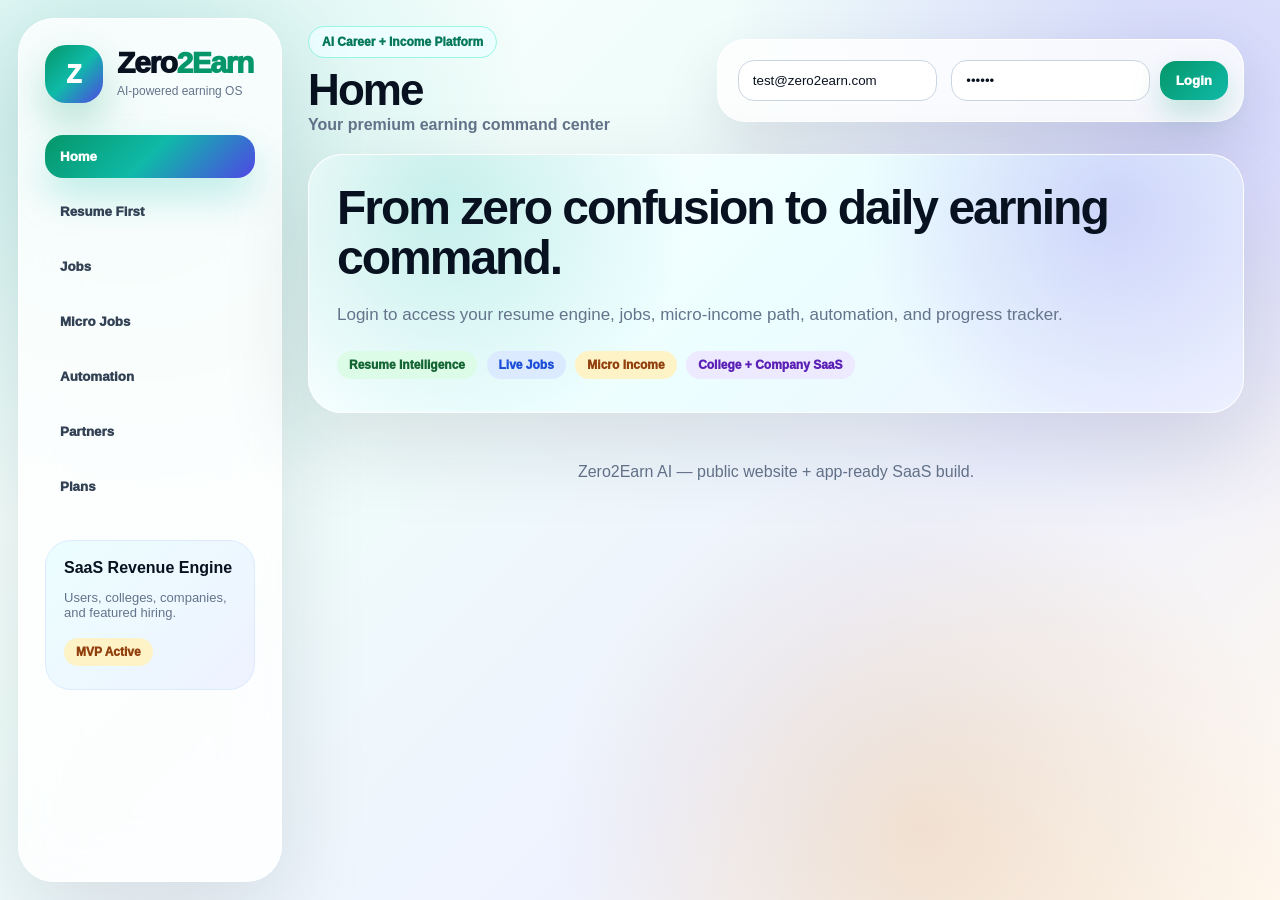
==== frontend/app.html @ 35d56e68 "initial deploy" ====
<!DOCTYPE html>
<html>
<head>
  <meta charset="UTF-8">
  <title>Zero2Earn App</title>
  <meta name="viewport" content="width=device-width, initial-scale=1.0">
  <link rel="stylesheet" href="styles.css">
</head>
<body>

<div class="app">
  <aside class="sidebar">
    <div class="brand">
      <div class="brand-mark">Z</div>
      <div>
        <div class="logo">Zero<span>2Earn</span></div>
        <div class="tagline">AI-powered earning OS</div>
      </div>
    </div>

    <div class="nav">
      <button id="nav-home" onclick="showPage('home')" class="active">Home</button>
      <button id="nav-resume" onclick="showPage('resume')">Resume First</button>
      <button id="nav-jobs" onclick="showPage('jobs')">Jobs</button>
      <button id="nav-micro" onclick="showPage('micro')">Micro Jobs</button>
      <button id="nav-automation" onclick="showPage('automation')">Automation</button>
      <button id="nav-partners" onclick="showPage('partners')">Partners</button>
      <button id="nav-pricing" onclick="showPage('pricing')">Plans</button>
    </div>

    <div class="sidebar-panel">
      <b>SaaS Revenue Engine</b>
      <p class="small muted">Users, colleges, companies, and featured hiring.</p>
      <span class="badge gold">MVP Active</span>
    </div>
  </aside>

  <main class="main">
    <div class="topbar">
      <div class="title">
        <span class="kicker">AI Career + Income Platform</span>
        <h1 id="pageTitle">Home</h1>
        <p id="pageSub">Your premium earning command center</p>
      </div>

      <div class="auth-card" id="loginBox">
        <input id="emailInput" value="test@zero2earn.com">
        <input id="passwordInput" type="password" value="123456">
        <button onclick="login()">Login</button>
        <div id="status" class="muted small"></div>
      </div>

      <div class="auth-card hidden" id="userBox">
        <b id="userMini">Logged in</b><br>
        <span class="muted small" id="proMini">Free plan</span><br><br>
        <button class="soft" onclick="refresh()">Refresh</button>
        <button class="secondary" onclick="logout()">Logout</button>
      </div>
    </div>

    <div id="content"></div>

    <footer>
      Zero2Earn AI — public website + app-ready SaaS build.
    </footer>
  </main>
</div>

<script src="script.js"></script>
</body>
</html>
---- frontend/styles.css ----
*{box-sizing:border-box}

:root{
  --ink:#08111f;
  --muted:#64748b;
  --paper:#ffffff;
  --line:#e2e8f0;
  --emerald:#059669;
  --teal:#0fbaa8;
  --indigo:#4f46e5;
  --violet:#7c3aed;
  --amber:#d97706;
  --glass:rgba(255,255,255,.80);
  --shadow:0 30px 90px rgba(15,23,42,.12);
}

body{
  margin:0;
  font-family:Inter,Segoe UI,Arial,sans-serif;
  color:var(--ink);
  background:
    radial-gradient(circle at 8% 12%,rgba(15,186,168,.22),transparent 30%),
    radial-gradient(circle at 92% 10%,rgba(79,70,229,.18),transparent 32%),
    radial-gradient(circle at 72% 92%,rgba(217,119,6,.16),transparent 30%),
    linear-gradient(135deg,#ffffff,#f0fdfa,#eef2ff,#fff7ed);
  min-height:100vh;
}

a{text-decoration:none}

button,.primary-btn,.secondary-btn,.nav-cta{
  border:0;
  padding:12px 16px;
  border-radius:16px;
  color:white;
  background:linear-gradient(135deg,var(--emerald),var(--teal));
  font-weight:950;
  cursor:pointer;
  box-shadow:0 14px 30px rgba(5,150,105,.22);
  display:inline-block;
}

button.secondary,.secondary-btn{
  background:linear-gradient(135deg,var(--indigo),var(--violet));
}

button.soft{
  background:#eef2ff;
  color:var(--indigo);
  box-shadow:none;
}

input,textarea{
  padding:12px 14px;
  border-radius:16px;
  border:1px solid #cbd5e1;
  background:#fff;
  color:var(--ink);
  margin:5px;
  outline:none;
  font-family:inherit;
}

textarea{width:100%;min-height:230px;resize:vertical}

input:focus,textarea:focus{
  border-color:var(--teal);
  box-shadow:0 0 0 5px rgba(15,186,168,.13);
}

.brand{
  display:flex;
  gap:14px;
  align-items:center;
}

.brand-mark{
  width:58px;
  height:58px;
  border-radius:21px;
  background:linear-gradient(135deg,var(--emerald),var(--teal),var(--indigo));
  color:white;
  display:flex;
  align-items:center;
  justify-content:center;
  font-weight:950;
  font-size:25px;
  box-shadow:0 20px 42px rgba(5,150,105,.28);
}

.logo{
  font-size:30px;
  font-weight:950;
  letter-spacing:-1.4px;
  line-height:1;
}

.logo span{color:var(--emerald)}

.tagline{
  color:var(--muted);
  font-size:12px;
  line-height:1.45;
  margin-top:5px;
}

.card{
  background:var(--glass);
  border:1px solid rgba(255,255,255,.95);
  border-radius:34px;
  padding:28px;
  margin-bottom:22px;
  box-shadow:var(--shadow);
  backdrop-filter:blur(24px);
}

.hero{
  position:relative;
  overflow:hidden;
  min-height:245px;
  background:
    radial-gradient(circle at 86% 20%,rgba(79,70,229,.20),transparent 30%),
    radial-gradient(circle at 14% 18%,rgba(15,186,168,.22),transparent 30%),
    linear-gradient(135deg,#ffffff,#ecfeff,#eef2ff);
}

.hero-content{position:relative;z-index:2;max-width:830px}

.hero h2,.landing-hero h1{
  margin:0 0 10px;
  font-size:48px;
  letter-spacing:-2px;
  line-height:1.05;
}

.hero p,.landing-hero p{
  color:var(--muted);
  line-height:1.65;
  font-size:17px;
}

.grid{
  display:grid;
  grid-template-columns:repeat(auto-fit,minmax(235px,1fr));
  gap:20px;
}

.metric{
  position:relative;
  overflow:hidden;
  padding:24px;
  border-radius:30px;
  background:linear-gradient(135deg,#ffffff,#f8fafc);
  border:1px solid var(--line);
  box-shadow:0 18px 44px rgba(15,23,42,.08);
}

.metric h2{
  margin:0;
  font-size:38px;
  color:var(--emerald);
}

.metric p{
  margin:7px 0 0;
  color:var(--muted);
  font-weight:850;
}

.item,.job-card{
  border-radius:28px;
  padding:21px;
  margin:14px 0;
  background:#fff;
  border:1px solid var(--line);
  box-shadow:0 15px 38px rgba(15,23,42,.06);
}

.badge{
  display:inline-flex;
  padding:7px 12px;
  border-radius:999px;
  background:#dcfce7;
  color:#166534;
  font-size:12px;
  font-weight:950;
  margin:5px 5px 5px 0;
}

.badge.red{background:#fee2e2;color:#991b1b}
.badge.blue{background:#dbeafe;color:#1d4ed8}
.badge.gold{background:#fef3c7;color:#92400e}
.badge.purple{background:#ede9fe;color:#5b21b6}

.row{display:flex;gap:10px;flex-wrap:wrap;align-items:center}
.muted{color:var(--muted)}
.small{font-size:13px}
.hidden{display:none}

/* Landing */
.landing-nav{
  max-width:1180px;
  margin:20px auto;
  padding:18px 22px;
  display:flex;
  align-items:center;
  justify-content:space-between;
}

.landing-hero{
  max-width:1180px;
  margin:30px auto;
  padding:60px;
  display:grid;
  grid-template-columns:1.3fr .7fr;
  gap:30px;
  align-items:center;
}

.kicker{
  display:inline-flex;
  padding:8px 13px;
  border-radius:999px;
  background:#ecfeff;
  color:#047857;
  border:1px solid #99f6e4;
  font-size:12px;
  font-weight:950;
}

.hero-actions{display:flex;gap:12px;flex-wrap:wrap;margin-top:22px}

.hero-panel,.mini-card{
  background:var(--glass);
  border:1px solid rgba(255,255,255,.95);
  box-shadow:var(--shadow);
  border-radius:30px;
  padding:24px;
}

.mini-card{
  margin:12px 0;
  display:flex;
  justify-content:space-between;
}

/* App */
.app{
  display:grid;
  grid-template-columns:300px 1fr;
  min-height:100vh;
}

.sidebar{
  margin:18px;
  padding:26px;
  border-radius:36px;
  background:var(--glass);
  border:1px solid rgba(255,255,255,.9);
  box-shadow:var(--shadow);
  backdrop-filter:blur(26px);
  position:sticky;
  top:18px;
  height:calc(100vh - 36px);
  overflow:auto;
}

.nav{margin-top:26px}

.nav button{
  width:100%;
  margin:6px 0;
  padding:14px 15px;
  border-radius:18px;
  background:transparent;
  color:#334155;
  text-align:left;
  box-shadow:none;
}

.nav button:hover{
  background:#f1f5f9;
  color:#111827;
}

.nav button.active{
  color:white;
  background:linear-gradient(135deg,var(--emerald),var(--teal),var(--indigo));
  box-shadow:0 18px 38px rgba(15,186,168,.25);
}

.sidebar-panel{
  margin-top:26px;
  padding:18px;
  border-radius:26px;
  background:linear-gradient(135deg,#ecfeff,#eef2ff);
  border:1px solid #dbeafe;
}

.main{padding:26px 36px 50px 8px}

.topbar{
  min-height:94px;
  display:flex;
  align-items:center;
  justify-content:space-between;
  gap:22px;
  margin-bottom:20px;
}

.title h1{
  margin:10px 0 4px;
  font-size:44px;
  line-height:1;
  letter-spacing:-1.9px;
}

.title p{margin:0;color:var(--muted);font-weight:650}

.auth-card{
  min-width:380px;
  padding:15px;
  border-radius:28px;
  background:var(--glass);
  border:1px solid rgba(255,255,255,.95);
  box-shadow:0 24px 60px rgba(15,23,42,.10);
  backdrop-filter:blur(24px);
}

.auth-card.hidden{display:none}

.job-card{
  display:grid;
  grid-template-columns:1fr auto;
  gap:16px;
  align-items:center;
}

.job-title{
  font-size:21px;
  font-weight:950;
}

.job-company{
  color:var(--muted);
  margin:6px 0 10px;
  font-weight:700;
}

.progress{
  width:100%;
  height:18px;
  border-radius:999px;
  overflow:hidden;
  background:#e2e8f0;
  margin:13px 0;
}

.progress-inner{
  height:100%;
  background:linear-gradient(90deg,#ef4444,#f59e0b,#22c55e);
}

.resume-score{
  display:flex;
  align-items:center;
  justify-content:center;
  width:160px;
  height:160px;
  border-radius:50%;
  margin:auto;
  background:radial-gradient(circle,#ffffff 56%,transparent 58%), conic-gradient(var(--emerald) 0deg,var(--teal) 270deg,#e2e8f0 270deg);
  color:var(--emerald);
  font-size:34px;
  font-weight:950;
}

.resume-headline{
  color:#047857;
  font-size:27px;
  line-height:1.2;
  font-weight:950;
}

.command-grid{
  display:grid;
  grid-template-columns:1.25fr .75fr;
  gap:20px;
}

.timeline{position:relative;padding-left:28px}
.timeline:before{
  content:"";
  position:absolute;
  left:8px;top:8px;bottom:8px;width:3px;
  background:linear-gradient(var(--emerald),var(--indigo));
}
.step{
  position:relative;
  padding:16px 18px;
  margin:13px 0;
  border-radius:22px;
  background:#fff;
  border:1px solid var(--line);
}
.step:before{
  content:"";
  position:absolute;
  left:-25px;top:22px;
  width:13px;height:13px;border-radius:50%;
  background:var(--emerald);
}

.automation-panel{
  display:grid;
  grid-template-columns:repeat(auto-fit,minmax(250px,1fr));
  gap:18px;
}

.signal{
  border-radius:28px;
  padding:22px;
  background:#fff;
  border:1px solid var(--line);
  box-shadow:0 14px 34px rgba(15,23,42,.06);
}

.signal-number{
  font-size:34px;
  font-weight:950;
  color:var(--indigo);
}

.scorebar{
  height:13px;
  background:#e2e8f0;
  border-radius:999px;
  overflow:hidden;
  margin-top:10px;
}

.scorebar div{
  height:100%;
  background:linear-gradient(90deg,var(--emerald),var(--teal),var(--indigo));
}

.section{
  max-width:1180px;
  margin:70px auto;
  padding:0 24px;
}

footer{
  padding:28px;
  text-align:center;
  color:var(--muted);
}

@media(max-width:1050px){
  .app,.landing-hero{display:block}
  .sidebar{position:relative;height:auto;margin:12px}
  .main{padding:14px}
  .topbar{display:block}
  .auth-card{min-width:auto;margin-top:14px}
  .job-card,.command-grid{grid-template-columns:1fr}
  .landing-nav{display:block}
}
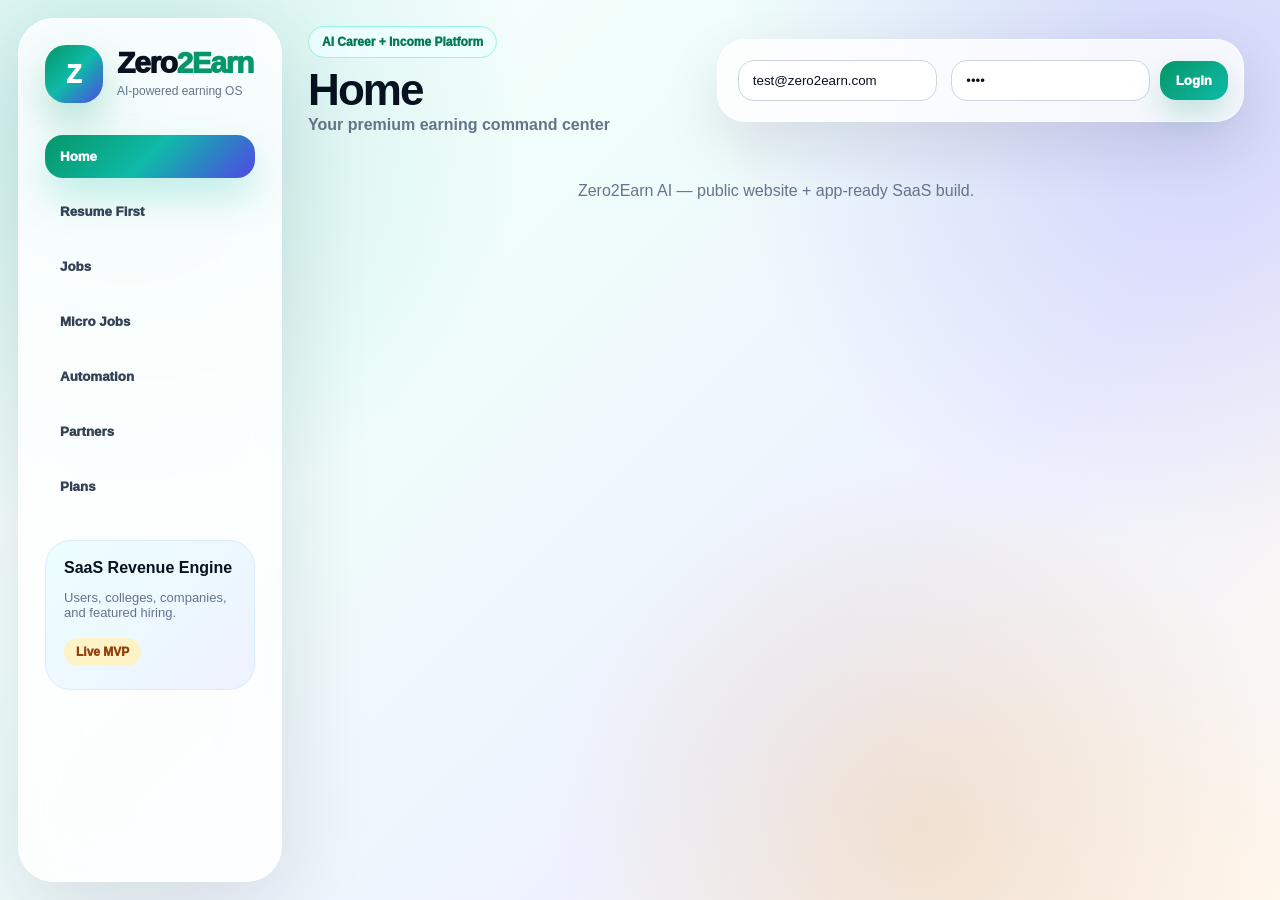
==== commit 7c73a549: "add razorpay pro system" ====
--- a/frontend/app.html
+++ b/frontend/app.html
@@ -5,6 +5,7 @@
   <title>Zero2Earn App</title>
   <meta name="viewport" content="width=device-width, initial-scale=1.0">
   <link rel="stylesheet" href="styles.css">
+  <script src="https://checkout.razorpay.com/v1/checkout.js"></script>
 </head>
 <body>
 
@@ -31,7 +32,7 @@
     <div class="sidebar-panel">
       <b>SaaS Revenue Engine</b>
       <p class="small muted">Users, colleges, companies, and featured hiring.</p>
-      <span class="badge gold">MVP Active</span>
+      <span class="badge gold">Live MVP</span>
     </div>
   </aside>
 
@@ -45,7 +46,7 @@
 
       <div class="auth-card" id="loginBox">
         <input id="emailInput" value="test@zero2earn.com">
-        <input id="passwordInput" type="password" value="123456">
+        <input id="passwordInput" type="password" value="1234">
         <button onclick="login()">Login</button>
         <div id="status" class="muted small"></div>
       </div>
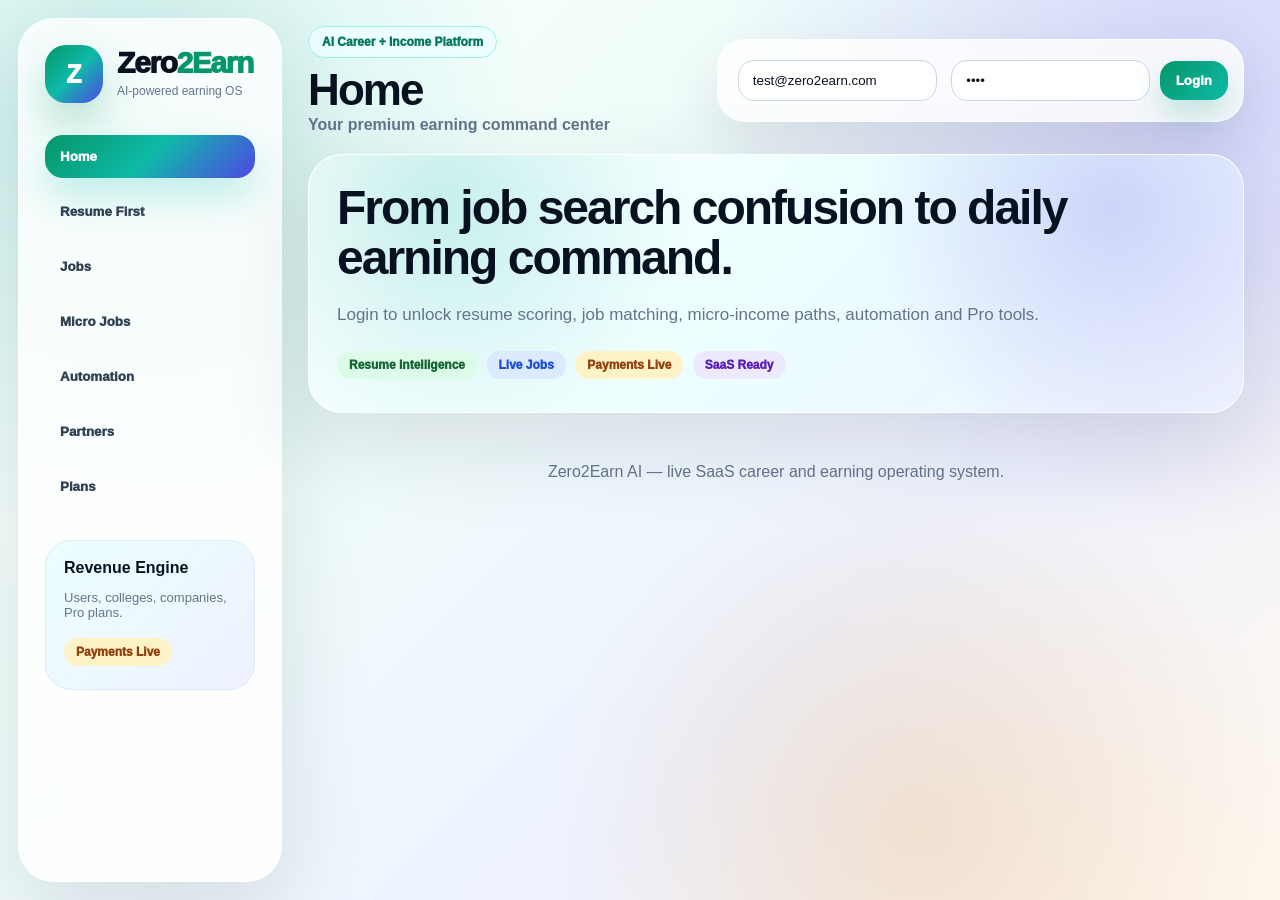
==== commit 52d62f2e: "restore premium ui with revenue dashboard" ====
--- a/frontend/app.html
+++ b/frontend/app.html
@@ -4,7 +4,7 @@
   <meta charset="UTF-8">
   <title>Zero2Earn App</title>
   <meta name="viewport" content="width=device-width, initial-scale=1.0">
-  <link rel="stylesheet" href="styles.css">
+  <link rel="stylesheet" href="./styles.css">
   <script src="https://checkout.razorpay.com/v1/checkout.js"></script>
 </head>
 <body>
@@ -30,9 +30,9 @@
     </div>
 
     <div class="sidebar-panel">
-      <b>SaaS Revenue Engine</b>
-      <p class="small muted">Users, colleges, companies, and featured hiring.</p>
-      <span class="badge gold">Live MVP</span>
+      <b>Revenue Engine</b>
+      <p class="small muted">Users, colleges, companies, Pro plans.</p>
+      <span class="badge gold">Payments Live</span>
     </div>
   </aside>
 
@@ -61,12 +61,10 @@
 
     <div id="content"></div>
 
-    <footer>
-      Zero2Earn AI — public website + app-ready SaaS build.
-    </footer>
+    <footer>Zero2Earn AI — live SaaS career and earning operating system.</footer>
   </main>
 </div>
 
-<script src="script.js"></script>
+<script src="./script.js"></script>
 </body>
 </html>
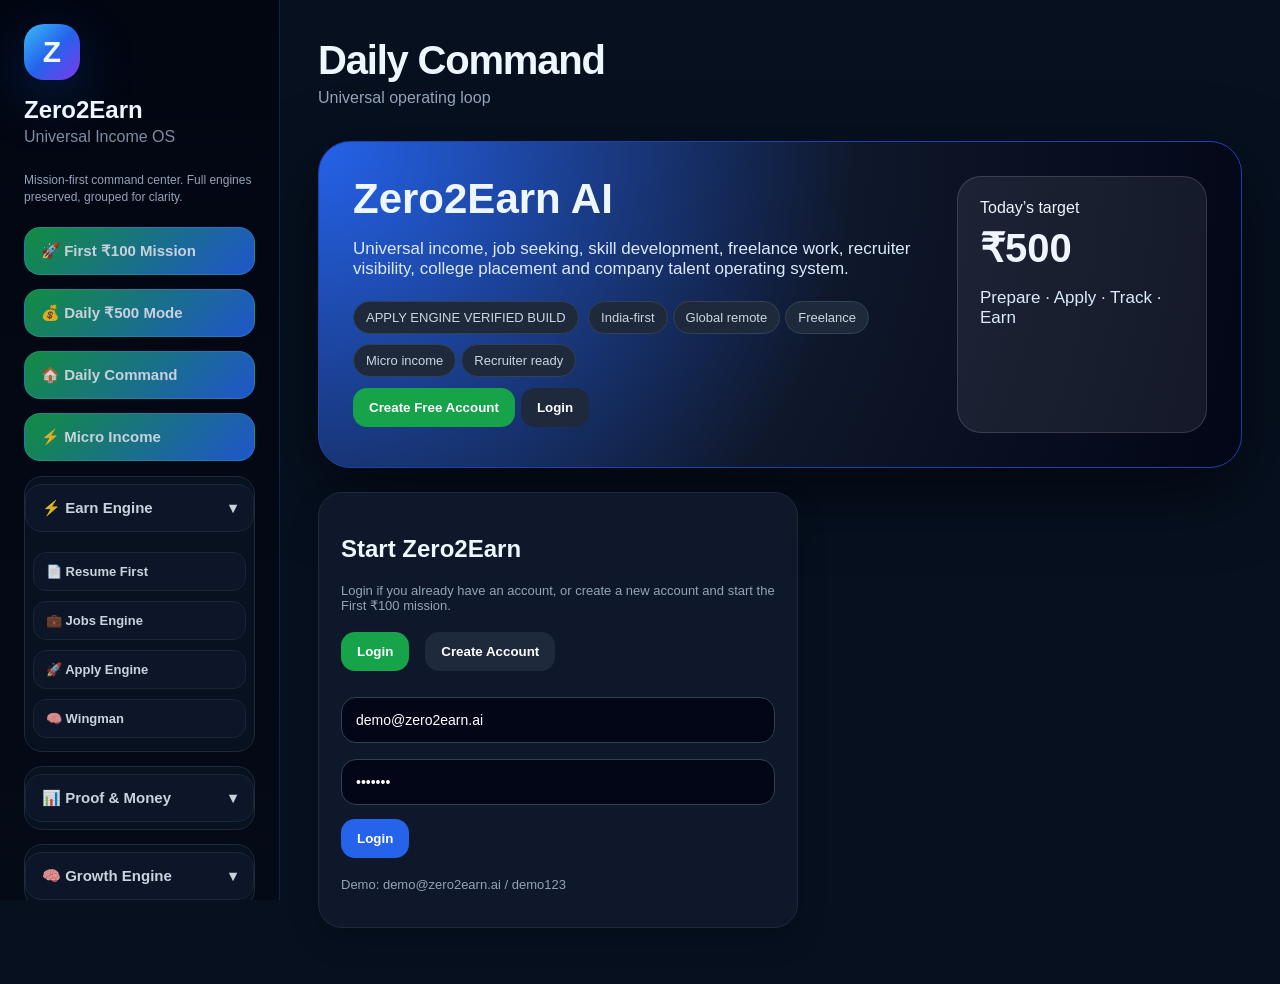
==== commit f9a3769c: "Update app.html" ====
--- a/frontend/app.html
+++ b/frontend/app.html
@@ -1,70 +1,2855 @@
 <!DOCTYPE html>
-<html>
+<html lang="en">
 <head>
-  <meta charset="UTF-8">
-  <title>Zero2Earn App</title>
-  <meta name="viewport" content="width=device-width, initial-scale=1.0">
-  <link rel="stylesheet" href="./styles.css">
-  <script src="https://checkout.razorpay.com/v1/checkout.js"></script>
+<meta charset="UTF-8">
+<title>Zero2Earn AI</title>
+<meta name="viewport" content="width=device-width, initial-scale=1.0">
+<style>
+*{box-sizing:border-box}
+body{margin:0;font-family:Inter,Segoe UI,Arial,sans-serif;background:#06101f;color:#eef6ff}
+.app{display:grid;grid-template-columns:280px 1fr;min-height:100vh}
+.side{background:linear-gradient(180deg,#020617,#07111f);padding:24px;border-right:1px solid #1e293b}
+.logo{width:56px;height:56px;border-radius:20px;background:linear-gradient(135deg,#38bdf8,#2563eb,#7c3aed);display:grid;place-items:center;font-size:30px;font-weight:900;box-shadow:0 18px 45px #2563eb66}
+.side h1{margin:16px 0 4px;font-size:26px}.side p{margin:0 0 26px;color:#94a3b8}
+.nav button{width:100%;padding:14px 16px;margin:7px 0;border:1px solid #1e293b;border-radius:16px;background:#0f172a;color:#eaf2ff;text-align:left;font-size:15px;cursor:pointer}
+.nav button:hover{background:#1d4ed8;transform:translateX(3px)}
+.main{padding:28px}.top{display:flex;justify-content:space-between;align-items:center;margin-bottom:22px;gap:16px}
+.top h2{font-size:34px;margin:0}.top p{color:#94a3b8;margin:6px 0}
+.user{background:#0f172a;border:1px solid #1e293b;border-radius:20px;padding:14px 18px;min-width:180px}
+.hero{background:radial-gradient(circle at top left,#2563eb,#0f172a 55%,#020617);border:1px solid #1e40af;border-radius:32px;padding:34px;display:grid;grid-template-columns:1fr 250px;gap:24px;box-shadow:0 24px 70px #0008;margin-bottom:24px}
+.hero h1{font-size:42px;margin:0 0 12px;line-height:1.1}.hero p{font-size:17px;color:#dbeafe;max-width:900px}
+.target{background:#ffffff12;border:1px solid #ffffff24;border-radius:24px;padding:22px}.target h2{font-size:40px;margin:8px 0 0}
+.page{display:none}.page.active{display:block}.hidden{display:none!important}
+.panel,.card,.metric{background:#0f172a;border:1px solid #1e293b;border-radius:24px;padding:22px;margin-bottom:18px;box-shadow:0 12px 30px #0003}
+.glow{background:linear-gradient(135deg,#0f172a,#111c34);border-color:#2563eb}
+.grid{display:grid;gap:18px}.grid2{grid-template-columns:repeat(2,1fr)}.grid3{grid-template-columns:repeat(3,1fr)}.grid4{grid-template-columns:repeat(4,1fr)}
+.metric span{color:#94a3b8}.metric h3{font-size:32px;margin:8px 0}
+input,textarea,select{width:100%;padding:14px;border-radius:15px;border:1px solid #334155;background:#020617;color:white;margin:8px 0;font-size:14px}
+textarea{min-height:120px}
+button,a.btn{background:#2563eb;color:white;border:0;border-radius:14px;padding:12px 16px;text-decoration:none;display:inline-block;margin:6px 6px 6px 0;cursor:pointer;font-weight:700}
+button:hover,a.btn:hover{background:#1d4ed8}.secondary{background:#1e293b!important}.green{background:#16a34a!important}.warn{background:#f59e0b!important;color:#111827!important}
+.login{max-width:480px}.jobs{display:grid;grid-template-columns:repeat(auto-fill,minmax(350px,1fr));gap:18px}
+.card h3{margin:0 0 8px;font-size:20px}.score{float:right;background:#16a34a;padding:10px 13px;border-radius:999px;font-weight:900}
+.card p{color:#cbd5e1}.chip{display:inline-block;background:#1e293b;border:1px solid #334155;color:#cbd5e1;padding:8px 12px;border-radius:999px;margin:5px 5px 5px 0;font-size:13px}
+.details{background:#020617;border:1px solid #1e293b;border-radius:16px;padding:14px;margin-top:12px}.small{font-size:13px;color:#94a3b8}
+.error{background:#7f1d1d;border:1px solid #ef4444;padding:18px;border-radius:18px}.success{background:#064e3b;border:1px solid #10b981;padding:18px;border-radius:18px}
+.bar{height:12px;background:#1e293b;border-radius:999px;overflow:hidden;margin:10px 0}.fill{height:100%;background:#22c55e;border-radius:999px}
+@media(max-width:950px){.app{grid-template-columns:1fr}.hero{grid-template-columns:1fr}.grid2,.grid3,.grid4{grid-template-columns:1fr}.top{flex-direction:column;align-items:flex-start}}
+
+/* Z2E_LAYOUT_RESET_FIX */
+body.logged-in #landingHero{display:none!important}
+body.logged-in #loginBox{display:none!important}
+body.logged-in .public-cta{display:none!important}
+body.logged-in .public-only{display:none!important}
+.page{min-height:auto!important}
+main{min-height:calc(100vh - 40px)!important}
+
+/* Z2E COMMAND CENTER FINAL — NO FEATURE LOSS */
+:root{
+  --z2e-bg:#06101f;
+  --z2e-card:#0f172a;
+  --z2e-line:#1e293b;
+  --z2e-green:#22c55e;
+  --z2e-blue:#38bdf8;
+  --z2e-gold:#fbbf24;
+  --z2e-muted:#94a3b8;
+}
+.side{position:sticky;top:0;height:100vh;overflow:auto}
+.command-note{font-size:12px;color:#94a3b8;margin:10px 0 14px;line-height:1.4}
+.nav-primary>button{background:linear-gradient(135deg,#16a34a,#2563eb)!important;font-weight:900;border-color:#38bdf855!important}
+.nav-group{margin:8px 0 14px;border:1px solid #1e293b;border-radius:18px;background:#08111f;overflow:hidden}
+.nav-group-title{width:100%;display:flex;align-items:center;justify-content:space-between;padding:13px 14px;background:linear-gradient(135deg,#0f172a,#111c34);color:#eaf2ff;border:0;text-align:left;font-weight:800;cursor:pointer}
+.nav-group-title:hover{background:#1d4ed8;transform:none}
+.nav-group-body{display:none;padding:8px}
+.nav-group.open .nav-group-body{display:block}
+.nav-group-body button{font-size:13px;margin:5px 0;padding:11px 12px;border-radius:13px}
+.side .nav button.active-nav{outline:2px solid #38bdf8;background:#1d4ed8!important}
+.mission-hero-final{
+  position:relative;overflow:hidden;
+  background:
+    radial-gradient(circle at top left,#16a34a44,transparent 30%),
+    radial-gradient(circle at bottom right,#2563eb55,transparent 32%),
+    linear-gradient(135deg,#06101f,#0f172a 50%,#020617);
+  border:1px solid #22c55e55;
+  border-radius:34px;
+  padding:34px;
+  margin-bottom:20px;
+  box-shadow:0 24px 80px #0009,0 0 40px #22c55e22;
+}
+.mission-hero-final:before{
+  content:"";position:absolute;inset:-1px;
+  background:linear-gradient(120deg,transparent,#38bdf820,transparent);
+  pointer-events:none;
+}
+.mission-kicker{color:#38bdf8;font-size:13px;font-weight:900;letter-spacing:.08em;text-transform:uppercase}
+.mission-money{font-size:70px;line-height:1;font-weight:1000;margin:12px 0;background:linear-gradient(135deg,#fff,#22c55e,#fbbf24);-webkit-background-clip:text;color:transparent}
+.mission-next{font-size:25px;margin:12px 0;color:#eef6ff}
+.mission-sub{color:#cbd5e1;max-width:780px}
+.mission-cta-row{display:flex;gap:12px;flex-wrap:wrap;margin-top:18px}
+.primary-big{font-size:18px;padding:16px 24px!important;border-radius:18px!important;box-shadow:0 0 28px #22c55e55}
+.reward-toast{display:none;position:fixed;right:28px;bottom:28px;z-index:9999;background:#052e16;border:1px solid #22c55e;border-radius:20px;padding:16px 18px;box-shadow:0 18px 45px #0009;color:#dcfce7;max-width:360px}
+.reward-toast.show{display:block;animation:z2ePop .4s ease}
+@keyframes z2ePop{0%{transform:translateY(20px);opacity:0}100%{transform:translateY(0);opacity:1}}
+.focus-grid{display:grid;grid-template-columns:1.2fr .8fr;gap:18px}
+.next-action-card{background:linear-gradient(135deg,#052e16,#0f172a);border:1px solid #22c55e55;border-radius:26px;padding:24px}
+.next-action-card h3{font-size:28px;margin:8px 0}
+.priority-portal{background:linear-gradient(135deg,#172554,#0f172a);border:1px solid #38bdf855;border-radius:26px;padding:24px}
+.priority-portal h3{font-size:26px;margin:4px 0 8px}
+.action-strip{display:flex;gap:10px;flex-wrap:wrap;margin-top:12px}
+.action-strip button{border-radius:16px}
+.collapsed-section{margin-top:18px}
+.collapsed-section summary{cursor:pointer;font-weight:900;padding:16px;border:1px solid #334155;border-radius:18px;background:#0f172a}
+.collapsed-section[open] summary{border-color:#38bdf8}
+.mini-steps{display:grid;grid-template-columns:repeat(3,1fr);gap:12px;margin-top:18px}
+.mini-step{padding:15px;border:1px solid #1e293b;border-radius:18px;background:#0b1220}
+.mini-step b{display:block;color:#fff;margin-bottom:6px}
+.mini-step span{color:#94a3b8;font-size:13px}
+.wow-chip{display:inline-block;border:1px solid #334155;background:#02061799;border-radius:999px;padding:8px 12px;margin:5px;color:#cbd5e1}
+.portal-grid-compact{display:grid;grid-template-columns:repeat(auto-fill,minmax(280px,1fr));gap:16px;margin-top:16px}
+.portal-card-compact{background:#0f172a;border:1px solid #1e293b;border-radius:22px;padding:18px}
+.portal-card-compact h3{font-size:20px;margin:0 0 6px}
+.portal-card-compact.featured{border-color:#38bdf8;box-shadow:0 0 24px #38bdf822}
+.command-banner{background:linear-gradient(135deg,#052e16,#0f172a 55%,#172554);border:1px solid #22c55e55;border-radius:26px;padding:20px;margin-bottom:18px;box-shadow:0 18px 45px #0006}
+.command-banner h2{margin:0 0 8px;font-size:28px}
+.command-banner p{color:#cbd5e1;margin:0 0 10px}
+@media(max-width:950px){
+  .side{height:auto;position:relative}
+  .nav-group-body{display:block}
+  .focus-grid,.mini-steps{grid-template-columns:1fr}
+  .mission-money{font-size:48px}
+}
+
+
+/* Z2E 100% WOW FINAL LAYER */
+.side{background:linear-gradient(180deg,#010611,#050b16)!important;border-right:1px solid #0f253f!important}
+.side .logo{box-shadow:0 18px 55px #2563eb44}
+.side h1{font-size:24px}.side p{color:#7f8ca3}
+.side .nav button{opacity:.86}
+.side .nav button:hover,.side .nav button.active-nav{opacity:1}
+.main{padding:38px!important}
+.top{margin-bottom:28px!important}
+.top h2{font-size:40px!important;letter-spacing:-.03em}
+.mission-hero-final{
+  padding:46px!important;
+  margin-bottom:16px!important;
+  min-height:430px;
+  display:flex;
+  flex-direction:column;
+  justify-content:center;
+  border-color:#22c55e77!important;
+  background:
+    radial-gradient(circle at 15% 20%,#22c55e33,transparent 28%),
+    radial-gradient(circle at 80% 70%,#2563eb55,transparent 33%),
+    linear-gradient(135deg,#06101f,#0b1730 55%,#020617)!important;
+  box-shadow:0 28px 100px #000b,0 0 70px #22c55e24!important;
+}
+.mission-money{
+  font-size:92px!important;
+  letter-spacing:-.06em;
+  text-shadow:0 0 40px #22c55e33;
+  animation:z2eMoneyPulse 3.5s ease-in-out infinite;
+}
+@keyframes z2eMoneyPulse{
+  0%,100%{filter:drop-shadow(0 0 0 #22c55e00)}
+  50%{filter:drop-shadow(0 0 22px #22c55e55)}
+}
+.mission-hero-final .bar{height:16px!important;background:#1e293bcc!important;margin:18px 0!important}
+.mission-hero-final .fill{transition:width .9s ease;background:linear-gradient(90deg,#22c55e,#38bdf8,#fbbf24)!important}
+.mission-next{
+  font-size:30px!important;
+  font-weight:900;
+  color:#fff!important;
+  margin-top:18px!important;
+}
+.next-action-direct{
+  margin-top:18px;
+  padding:20px;
+  border-radius:24px;
+  border:1px solid #38bdf855;
+  background:#02061799;
+}
+.next-action-direct h3{margin:0 0 8px;font-size:24px}
+.next-action-direct p{margin:0;color:#cbd5e1}
+.primary-big{
+  font-size:21px!important;
+  padding:18px 30px!important;
+  min-width:230px;
+  animation:z2eCtaPulse 2.4s ease-in-out infinite;
+}
+@keyframes z2eCtaPulse{
+  0%,100%{box-shadow:0 0 20px #22c55e33}
+  50%{box-shadow:0 0 38px #22c55e88}
+}
+.focus-grid{margin-top:16px!important;align-items:stretch}
+.next-action-card,.priority-portal{min-height:220px}
+.mission-state-row{
+  display:flex;
+  gap:12px;
+  flex-wrap:wrap;
+  margin-top:18px;
+}
+.mission-state-card{
+  flex:1;
+  min-width:180px;
+  background:#02061788;
+  border:1px solid #334155;
+  border-radius:18px;
+  padding:14px 16px;
+}
+.mission-state-card b{display:block;color:#fff;font-size:15px}
+.mission-state-card span{color:#94a3b8;font-size:13px}
+.reward-toast{
+  font-size:16px!important;
+  border-radius:26px!important;
+  padding:20px 22px!important;
+  background:linear-gradient(135deg,#052e16,#064e3b)!important;
+  border-color:#22c55e!important;
+  box-shadow:0 24px 70px #000c,0 0 40px #22c55e55!important;
+}
+.reward-toast strong{display:block;font-size:20px;margin-bottom:4px;color:#fff}
+.collapsed-section{margin-top:14px!important}
+.portal-grid-compact{margin-top:18px}
+.portal-card-compact.featured{transform:translateY(-2px)}
+.mini-steps{margin-top:14px!important}
+.mini-step{background:linear-gradient(135deg,#0b1220,#0f172a)!important}
+.mission-wow-footer{
+  margin-top:16px;
+  padding:16px 18px;
+  border-radius:22px;
+  border:1px solid #334155;
+  background:#02061766;
+  display:flex;
+  flex-wrap:wrap;
+  gap:10px;
+}
+.mission-wow-footer .wow-chip{background:#0b1220}
+@media(max-width:950px){
+  .main{padding:18px!important}
+  .mission-hero-final{padding:26px!important;min-height:auto}
+  .mission-money{font-size:54px!important}
+  .mission-next{font-size:22px!important}
+}
+
+
+/* Z2E MICRO-INTERACTIONS FINAL */
+.mission-hero-final .mission-cta-row .secondary{
+  background:#122036!important;
+  color:#cbd5e1!important;
+  border:1px solid #334155!important;
+  transform:scale(.92);
+  opacity:.82;
+}
+.mission-hero-final .mission-cta-row .secondary:hover{
+  opacity:1;
+  transform:scale(.96);
+}
+.primary-big{
+  position:relative;
+  overflow:hidden;
+}
+.primary-big:after{
+  content:"";
+  position:absolute;
+  top:0;
+  left:-120%;
+  width:80%;
+  height:100%;
+  background:linear-gradient(90deg,transparent,rgba(255,255,255,.28),transparent);
+  animation:z2eShine 2.8s ease-in-out infinite;
+}
+@keyframes z2eShine{
+  0%{left:-120%}
+  55%{left:130%}
+  100%{left:130%}
+}
+.urgency-line{
+  margin-top:14px;
+  color:#fde68a;
+  font-weight:800;
+  display:inline-flex;
+  gap:8px;
+  align-items:center;
+  padding:10px 14px;
+  border-radius:999px;
+  border:1px solid #fbbf2444;
+  background:#451a031f;
+}
+.progress-path{
+  margin-top:18px;
+  display:grid;
+  grid-template-columns:repeat(5,1fr);
+  gap:10px;
+}
+.progress-step{
+  position:relative;
+  padding:13px 12px;
+  border-radius:16px;
+  background:#02061799;
+  border:1px solid #334155;
+  color:#94a3b8;
+  min-height:72px;
+}
+.progress-step.done{
+  color:#dcfce7;
+  border-color:#22c55e88;
+  background:#052e1688;
+  box-shadow:0 0 22px #22c55e22;
+}
+.progress-step.active{
+  color:#e0f2fe;
+  border-color:#38bdf8;
+  background:#082f4988;
+  box-shadow:0 0 26px #38bdf833;
+}
+.progress-step.locked{
+  opacity:.55;
+}
+.progress-step b{
+  display:block;
+  font-size:13px;
+  margin-bottom:6px;
+}
+.progress-step span{
+  font-size:12px;
+}
+.money-count{
+  display:inline-block;
+}
+.fill.animated-fill{
+  width:0!important;
+  animation:z2eFill .9s ease forwards;
+}
+@keyframes z2eFill{
+  from{width:0}
+  to{width:var(--target-width)}
+}
+.action-complete-flash{
+  animation:z2eCompleteFlash .9s ease;
+}
+@keyframes z2eCompleteFlash{
+  0%{box-shadow:0 0 0 #22c55e00}
+  40%{box-shadow:0 0 55px #22c55e88}
+  100%{box-shadow:0 0 0 #22c55e00}
+}
+.portal-card-compact,.mini-step,.next-action-card,.priority-portal{
+  transition:transform .18s ease, box-shadow .18s ease, border-color .18s ease;
+}
+.portal-card-compact:hover,.mini-step:hover,.next-action-card:hover,.priority-portal:hover{
+  transform:translateY(-3px);
+  box-shadow:0 18px 45px #0007;
+  border-color:#38bdf866;
+}
+.success-ring{
+  animation:z2eRing 1.1s ease;
+}
+@keyframes z2eRing{
+  0%{outline:0 solid #22c55e00}
+  35%{outline:8px solid #22c55e33}
+  100%{outline:0 solid #22c55e00}
+}
+@media(max-width:950px){
+  .progress-path{grid-template-columns:1fr}
+  .mission-hero-final .mission-cta-row .secondary{transform:none}
+}
+
+
+/* Z2E TELEGRAM CONNECT UI */
+.telegram-connect-card{
+  background:linear-gradient(135deg,#06101f,#0f172a 55%,#172554);
+  border:1px solid #38bdf855;
+  box-shadow:0 20px 60px #0008,0 0 34px #38bdf822;
+  border-radius:28px;
+  padding:24px;
+  margin:18px 0;
+}
+.telegram-connect-card h2{font-size:30px;margin:0 0 8px}
+.telegram-steps{display:grid;grid-template-columns:repeat(auto-fit,minmax(210px,1fr));gap:12px;margin:16px 0}
+.telegram-step{background:#02061799;border:1px solid #334155;border-radius:18px;padding:14px}
+.telegram-step b{display:block;margin-bottom:6px;color:#fff}
+.telegram-step span{font-size:13px;color:#94a3b8}
+.telegram-actions{display:flex;gap:10px;flex-wrap:wrap;margin-top:12px}
+.telegram-result{margin-top:14px}
+.telegram-chat-option{border:1px solid #334155;background:#0f172a;border-radius:18px;padding:14px;margin:10px 0}
+.telegram-chat-option:hover{border-color:#38bdf8}
+.telegram-status-ok{color:#86efac;font-weight:900}
+.telegram-status-bad{color:#fca5a5;font-weight:900}
+
+
+/* Z2E RAZORPAY LIVE FLOW */
+.z2e-payment-card{background:linear-gradient(135deg,#06101f,#0f172a 55%,#172554);border:1px solid #22c55e66;border-radius:28px;padding:24px;margin:18px 0;box-shadow:0 24px 70px #0008,0 0 42px #22c55e22}
+.z2e-payment-card h2{font-size:30px;margin:0 0 8px}
+.z2e-payment-grid{display:grid;grid-template-columns:repeat(auto-fit,minmax(210px,1fr));gap:12px;margin:16px 0}
+.z2e-payment-feature{background:#02061799;border:1px solid #334155;border-radius:18px;padding:14px}
+.z2e-payment-feature b{display:block;color:#fff;margin-bottom:6px}
+.z2e-payment-feature span{font-size:13px;color:#94a3b8}
+.z2e-upgrade-sticky{position:fixed;right:22px;bottom:22px;z-index:9998;box-shadow:0 18px 55px #0009;border-radius:20px}
+.z2e-upgrade-sticky button{border-radius:20px!important;font-weight:900;padding:14px 18px!important}
+
+
+/* Z2E TELEGRAM ENGINE UI */
+.z2e-telegram-engine{background:linear-gradient(135deg,#06101f,#0f172a 55%,#172554);border:1px solid #38bdf866;border-radius:28px;padding:24px;margin:18px 0;box-shadow:0 24px 70px #0008,0 0 40px #38bdf822}
+.z2e-telegram-grid{display:grid;grid-template-columns:repeat(auto-fit,minmax(220px,1fr));gap:12px;margin:16px 0}
+.z2e-telegram-box{background:#02061799;border:1px solid #334155;border-radius:18px;padding:14px}
+.z2e-telegram-actions{display:flex;gap:10px;flex-wrap:wrap;margin-top:12px}
+.z2e-chat-option{background:#0f172a;border:1px solid #334155;border-radius:18px;padding:14px;margin:10px 0}
+
+
+/* Z2E TELEGRAM INTELLIGENCE UI */
+.z2e-intel-card{background:linear-gradient(135deg,#111827,#0f172a 55%,#312e81);border:1px solid #a78bfa66;border-radius:28px;padding:24px;margin:18px 0;box-shadow:0 24px 70px #0008,0 0 40px #a78bfa22}
+.z2e-intel-grid{display:grid;grid-template-columns:repeat(auto-fit,minmax(210px,1fr));gap:12px;margin:14px 0}
+.z2e-intel-box{background:#02061799;border:1px solid #334155;border-radius:18px;padding:14px}
+
+</style>
 </head>
 <body>
-
 <div class="app">
-  <aside class="sidebar">
-    <div class="brand">
-      <div class="brand-mark">Z</div>
-      <div>
-        <div class="logo">Zero<span>2Earn</span></div>
-        <div class="tagline">AI-powered earning OS</div>
-      </div>
-    </div>
-
-    <div class="nav">
-      <button id="nav-home" onclick="showPage('home')" class="active">Home</button>
-      <button id="nav-resume" onclick="showPage('resume')">Resume First</button>
-      <button id="nav-jobs" onclick="showPage('jobs')">Jobs</button>
-      <button id="nav-micro" onclick="showPage('micro')">Micro Jobs</button>
-      <button id="nav-automation" onclick="showPage('automation')">Automation</button>
-      <button id="nav-partners" onclick="showPage('partners')">Partners</button>
-      <button id="nav-pricing" onclick="showPage('pricing')">Plans</button>
-    </div>
-
-    <div class="sidebar-panel">
-      <b>Revenue Engine</b>
-      <p class="small muted">Users, colleges, companies, Pro plans.</p>
-      <span class="badge gold">Payments Live</span>
-    </div>
-  </aside>
-
-  <main class="main">
-    <div class="topbar">
-      <div class="title">
-        <span class="kicker">AI Career + Income Platform</span>
-        <h1 id="pageTitle">Home</h1>
-        <p id="pageSub">Your premium earning command center</p>
-      </div>
-
-      <div class="auth-card" id="loginBox">
-        <input id="emailInput" value="test@zero2earn.com">
-        <input id="passwordInput" type="password" value="1234">
-        <button onclick="login()">Login</button>
-        <div id="status" class="muted small"></div>
-      </div>
-
-      <div class="auth-card hidden" id="userBox">
-        <b id="userMini">Logged in</b><br>
-        <span class="muted small" id="proMini">Free plan</span><br><br>
-        <button class="soft" onclick="refresh()">Refresh</button>
-        <button class="secondary" onclick="logout()">Logout</button>
-      </div>
-    </div>
-
-    <div id="content"></div>
-
-    <footer>Zero2Earn AI — live SaaS career and earning operating system.</footer>
-  </main>
+<aside class="side">
+  <div class="logo">Z</div><h1>Zero2Earn</h1><p>Universal Income OS</p>
+  <div class="nav nav-primary">
+    <div class="command-note">Mission-first command center. Full engines preserved, grouped for clarity.</div>
+    <button onclick="showPage('first100')">🚀 First ₹100 Mission</button>
+    <button onclick="showPage('daily500')">💰 Daily ₹500 Mode</button>
+    <button onclick="showPage('home')">🏠 Daily Command</button>
+    <button onclick="showPage('micro')">⚡ Micro Income</button>
+
+    <div class="nav-group open">
+      <button class="nav-group-title" onclick="toggleNavGroup(this)">⚡ Earn Engine <span>▾</span></button>
+      <div class="nav-group-body">
+        <button onclick="showPage('resume')">📄 Resume First</button>
+        <button onclick="showPage('jobs')">💼 Jobs Engine</button>
+        <button onclick="showPage('apply')">🚀 Apply Engine</button>
+        <button onclick="showPage('wingman')">🧠 Wingman</button>
+      </div>
+    </div>
+
+    <div class="nav-group">
+      <button class="nav-group-title" onclick="toggleNavGroup(this)">📊 Proof & Money <span>▾</span></button>
+      <div class="nav-group-body">
+        <button onclick="showPage('tracker')">📊 Tracker</button>
+        <button onclick="showPage('earning')">💰 Income Dashboard</button>
+      </div>
+    </div>
+
+    <div class="nav-group">
+      <button class="nav-group-title" onclick="toggleNavGroup(this)">🧠 Growth Engine <span>▾</span></button>
+      <div class="nav-group-body">
+        <button onclick="showPage('execution')">🔥 Execution Streak</button>
+        <button onclick="showPage('skills')">🎓 Skill Engine</button>
+        <button onclick="showPage('booster')">🚀 Score Booster</button>
+      </div>
+    </div>
+
+    <div class="nav-group">
+      <button class="nav-group-title" onclick="toggleNavGroup(this)">🏢 Pro / Recruiter <span>▾</span></button>
+      <div class="nav-group-body">
+        <button onclick="showPage('talent')">👥 Talent Pool</button>
+        <button onclick="showPage('recruiter')">🏢 Recruiter Hiring</button>
+        <button onclick="showPage('plans')">💎 Plans</button>
+        <button onclick="showPage('plans'); setTimeout(()=>z2eInjectPaymentCard('plans'),400)">💳 Upgrade</button>
+      </div>
+    </div>
+  </div>
+</aside>
+<main class="main">
+  <div class="top">
+    <div><h2 id="pageTitle">Daily Command</h2><p id="pageSubtitle">Universal operating loop</p></div>
+    <div id="userBox" class="user hidden"><b id="userName">User</b><br><span id="userPlan">Plan: free</span><br><button class="secondary" onclick="logout()">Logout</button></div>
+  </div>
+  <div id="landingHero" class="hero">
+    <div>
+      <h1>Zero2Earn AI</h1>
+      <p>Universal income, job seeking, skill development, freelance work, recruiter visibility, college placement and company talent operating system.</p><span class="chip">APPLY ENGINE VERIFIED BUILD</span>
+      <span class="chip">India-first</span><span class="chip">Global remote</span><span class="chip">Freelance</span><span class="chip">Micro income</span><span class="chip">Recruiter ready</span><br><button class="green public-cta" onclick="showAuthTab('signup'); q('loginBox').scrollIntoView({behavior:'smooth'});">Create Free Account</button><button class="secondary public-cta" onclick="showAuthTab('login'); q('loginBox').scrollIntoView({behavior:'smooth'});">Login</button>
+    </div>
+    <div class="target"><span>Today’s target</span><h2 id="goal">₹500</h2><p class="small">Prepare · Apply · Track · Earn</p></div>
+  </div>
+  <section id="loginBox" class="panel login">
+    <h2>Start Zero2Earn</h2>
+    <p class="small">Login if you already have an account, or create a new account and start the First ₹100 mission.</p>
+
+    <div style="display:flex;gap:10px;margin-bottom:12px">
+      <button id="loginTabBtn" onclick="showAuthTab('login')" class="green">Login</button>
+      <button id="signupTabBtn" onclick="showAuthTab('signup')" class="secondary">Create Account</button>
+    </div>
+
+    <div id="loginTab">
+      <input id="email" value="demo@zero2earn.ai" placeholder="Email">
+      <input id="password" type="password" value="demo123" placeholder="Password">
+      <button onclick="login()">Login</button>
+      <p class="small">Demo: demo@zero2earn.ai / demo123</p>
+    </div>
+
+    <div id="signupTab" class="hidden">
+      <input id="signupName" placeholder="Full name">
+      <input id="signupEmail" placeholder="Email">
+      <input id="signupPassword" type="password" placeholder="Password">
+      <input id="signupGoal" type="number" value="500" placeholder="Daily earning target">
+      <button class="green" onclick="signup()">Create Account + Start</button>
+      <p class="small">No payment. Start with resume, jobs, micro tasks, proof and daily execution.</p>
+    </div>
+
+    <div id="authResult"></div>
+  </section>
+  <section id="home" class="page active"></section><section id="first100" class="page"></section><section id="daily500" class="page"></section><section id="resume" class="page"></section><section id="jobs" class="page"></section><section id="apply" class="page"></section><section id="wingman" class="page"></section><section id="micro" class="page"></section><section id="automation" class="page"></section><section id="execution" class="page"></section><section id="tracker" class="page"></section><section id="earning" class="page"></section><section id="skills" class="page"></section><section id="booster" class="page"></section><section id="talent" class="page"></section><section id="recruiter" class="page"></section><section id="plans" class="page"></section>
+</main>
 </div>
-
-<script src="./script.js"></script>
+<script>
+const API = window.location.origin;
+window.API = API; let userId = localStorage.getItem("z2e_user_id") || "";
+function q(id){ return document.getElementById(id); } function money(n){ return "₹" + Number(n || 0).toLocaleString("en-IN"); }
+function fd(obj){ const f = new FormData(); Object.keys(obj).forEach(k => f.append(k, obj[k])); return f; }
+function escapeHtml(s){ return String(s || "").replace(/[&<>"']/g, m => ({'&':'&amp;','<':'&lt;','>':'&gt;','"':'&quot;',"'":'&#039;'}[m])); }
+async function get(path){ const r = await fetch(API + path); if(!r.ok) throw new Error(await r.text()); return await r.json(); }
+async function post(path, body){ const r = await fetch(API + path, {method:"POST", body}); if(!r.ok) throw new Error(await r.text()); return await r.json(); }
+function requireLogin(section){ if(!userId){ q(section).innerHTML = `<div class="panel">Please login first.</div>`; return false; } return true; }
+function bar(n){
+  const pct = Math.min(100,Number(n||0));
+  return `<div class="bar"><div class="fill animated-fill" style="--target-width:${pct}%;width:${pct}%"></div></div>`;
+}
+
+function setLoggedInUI(isLoggedIn){ document.body.classList.toggle('logged-in', !!isLoggedIn); }
+
+/* Z2E Command Center Final helpers - no feature loss */
+function toggleNavGroup(btn){
+  const group = btn.closest(".nav-group");
+  group.classList.toggle("open");
+}
+function highlightActiveNav(id){
+  document.querySelectorAll(".nav button").forEach(b => b.classList.remove("active-nav"));
+  document.querySelectorAll(".nav button").forEach(b => {
+    const on = b.getAttribute("onclick") || "";
+    if(on.includes("'" + id + "'")) b.classList.add("active-nav");
+  });
+}
+function z2eReward(message){
+  let box = document.getElementById("rewardToast");
+  if(!box){
+    box = document.createElement("div");
+    box.id = "rewardToast";
+    box.className = "reward-toast";
+    document.body.appendChild(box);
+  }
+  box.innerHTML = `<strong>🔥 Momentum Gained</strong>${escapeHtml(message || "You are closer to your earning goal.")}<br><span class="small">Keep going — 2 actions protect your streak.</span>`;
+  box.classList.add("show");
+  document.querySelectorAll(".mission-hero-final,.next-action-card").forEach(el => el.classList.add("action-complete-flash"));
+  setTimeout(()=>document.querySelectorAll(".action-complete-flash").forEach(el => el.classList.remove("action-complete-flash")), 1000);
+  setTimeout(()=>box.classList.remove("show"), 3600);
+}
+function commandBanner(title, subtitle, cta, page){
+  return `<div class="command-banner command-focus">
+    <h2>${title}</h2>
+    <p>${subtitle}</p>
+    <span class="wow-chip">One mission</span>
+    <span class="wow-chip">One next action</span>
+    <span class="wow-chip">Proof-driven</span>
+    ${page ? `<br><button class="green" onclick="showPage('${page}')">${cta || "Continue"}</button>` : ""}
+  </div>`;
+}
+function bestPortal(portals){
+  if(!portals || !portals.length) return null;
+  const priority = ["Toloka","Clickworker","UserTesting","OneForma","uTest"];
+  for(const name of priority){
+    const p = portals.find(x => String(x.name||"").toLowerCase().includes(name.toLowerCase()));
+    if(p) return p;
+  }
+  return portals[0];
+}
+
+
+function z2eAnimateMoney(){
+  document.querySelectorAll("[data-count-money]").forEach(el => {
+    const target = Number(el.getAttribute("data-count-money") || 0);
+    const prefix = el.getAttribute("data-prefix") || "₹";
+    const suffix = el.getAttribute("data-suffix") || "";
+    const start = 0;
+    const duration = 750;
+    const t0 = performance.now();
+    function tick(now){
+      const p = Math.min(1, (now - t0) / duration);
+      const val = Math.round(start + (target - start) * (1 - Math.pow(1-p, 3)));
+      el.innerText = prefix + val.toLocaleString("en-IN") + suffix;
+      if(p < 1) requestAnimationFrame(tick);
+    }
+    requestAnimationFrame(tick);
+  });
+}
+function z2eAfterRender(){
+  setTimeout(z2eAnimateMoney, 40);
+  setTimeout(()=>document.querySelectorAll(".next-action-card,.priority-portal").forEach(el=>el.classList.add("success-ring")), 80);
+  setTimeout(()=>document.querySelectorAll(".success-ring").forEach(el=>el.classList.remove("success-ring")), 1200);
+}
+
+function showPage(id){
+  highlightActiveNav(id);
+  document.querySelectorAll(".page").forEach(p => p.classList.remove("active")); q(id).classList.add("active");
+  const names = {
+    home:["Daily Command","Universal operating loop for earning, jobs, skills and talent readiness"],
+    first100:["First ₹100 Mission","Guided first ₹100 proof flow with genuine earning portals"],
+    daily500:["Daily ₹500 Mode","Strict daily action loop for applications, micro tasks, follow-ups and proof"],
+    resume:["Resume First","Profile, ATS, keywords and recruiter readiness"],
+    jobs:["Jobs Engine","India-first, global, freelance and micro opportunity engine"],
+    apply:["Apply Engine","Open jobs, use proposals, mark applied and follow up"],
+    wingman:["Wingman","Proposal, cover letter and follow-up engine"],
+    micro:["Micro Income","Backup income sources and quick-start platforms"],
+    automation:["Automation","Daily queue, follow-ups and income actions"],
+    execution:["Execution Streak","Complete tasks, protect streak and improve activity score"],
+    tracker:["Tracker","Applications, income and progress"],
+    earning:["Income Dashboard","Daily target, proof tracker and monthly earning forecast"],
+    skills:["Skill Engine","Seven-day skill improvement and readiness plan"],
+    booster:["Score Booster","One-click resume, skill, proof and talent score upgrade"],
+    talent:["Talent Pool","Candidate readiness, score, proof and recruiter visibility"],
+    recruiter:["Recruiter Hiring","Job posting, match engine, auto-shortlist and contact requests"],
+    plans:["Plans","Free, Pro, College and Company growth model"]
+  };
+  q("pageTitle").innerText = names[id][0]; q("pageSubtitle").innerText = names[id][1];
+  if(id==="home") loadHome(); if(id==="first100") loadFirst100(); if(id==="daily500") loadDaily500(); if(id==="resume") loadResume(); if(id==="jobs") loadJobs(); if(id==="apply") loadApplyEngine(); if(id==="wingman") { loadWingman(); setTimeout(()=>showUpgradeIfNeeded("wingman"), 700); } if(id==="micro") loadMicro(); if(id==="automation") loadAutomation(); if(id==="execution") loadExecutionEngine(); if(id==="tracker") loadTracker(); if(id==="earning") loadEarningDashboard(); if(id==="skills") loadSkills(); if(id==="booster") loadBooster(); if(id==="talent") loadTalent(); if(id==="recruiter") loadRecruiter(); if(id==="plans") loadPlans(); setTimeout(z2eAfterRender, 100);
+}
+
+
+function showAuthTab(tab){
+  q("loginTab").classList.toggle("hidden", tab !== "login");
+  q("signupTab").classList.toggle("hidden", tab !== "signup");
+  q("loginTabBtn").className = tab === "login" ? "green" : "secondary";
+  q("signupTabBtn").className = tab === "signup" ? "green" : "secondary";
+  q("authResult").innerHTML = "";
+}
+
+async function signup(){
+  const name = q("signupName").value.trim();
+  const email = q("signupEmail").value.trim();
+  const password = q("signupPassword").value.trim();
+  const goal = q("signupGoal").value || 500;
+
+  if(!name || !email || !password){
+    q("authResult").innerHTML = `<div class="error">Please enter name, email and password.</div>`;
+    return;
+  }
+
+  try{
+    const d = await post("/api/signup", fd({
+      name:name,
+      email:email,
+      password:password,
+      goal_daily:goal
+    }));
+    userId = d.user_id;
+    localStorage.setItem("z2e_user_id", userId);
+    setLoggedInUI(true); q("loginBox").classList.add("hidden");
+    q("userBox").classList.remove("hidden"); setLoggedInUI(true);
+    q("userName").innerText = d.name;
+    q("userPlan").innerText = "Plan: " + d.plan;
+    if(typeof loadDaily500 === "function"){
+      showPage("first100");
+    }else{
+      showPage("home");
+    }
+  }catch(e){
+    q("authResult").innerHTML = `<div class="error">Signup failed: ${escapeHtml(e.message)}</div>`;
+  }
+}
+
+
+async function login(){
+  try{ const d = await post("/api/login", fd({email:q("email").value, password:q("password").value}));
+    userId = d.user_id; localStorage.setItem("z2e_user_id", userId); setLoggedInUI(true); q("loginBox").classList.add("hidden"); q("userBox").classList.remove("hidden"); setLoggedInUI(true); q("userName").innerText = d.name; q("userPlan").innerText = "Plan: " + d.plan; showPage("first100");
+  }catch(e){ q("loginBox").innerHTML += `<div class="error">Login failed: ${escapeHtml(e.message)}</div>`; }
+}
+function logout(){ localStorage.removeItem("z2e_user_id"); location.reload(); }
+
+
+async function loadDaily500(){
+  if(!requireLogin("daily500")) return;
+  q("daily500").innerHTML = `<div class="panel">Loading Daily ₹500 Mode...</div>`;
+  try{
+    const d = await get("/api/daily-500/" + userId);
+    const s = d.summary;
+    const req = s.requirements;
+    const reqCards = Object.keys(req).map(k => {
+      const r = req[k];
+      const pct = Math.min(100, Math.round((r.done / Math.max(1, r.target)) * 100));
+      return `<div class="card"><h3>${escapeHtml(r.label)}</h3><p>${r.done} / ${r.target}</p>${bar(pct)}<span class="chip">${pct}%</span></div>`;
+    }).join("");
+
+    q("daily500").innerHTML = `
+      <div class="panel glow">
+        <h2>Daily ₹500 Execution Mode</h2>
+        <p>Strict daily earning behavior loop: prepare, apply, micro task, follow up, and add proof.</p>
+        <span class="chip">Estimated today: ${money(s.estimated_value)} / ${money(s.target)}</span>
+        <span class="chip">Money progress: ${s.money_percent}%</span>
+        <span class="chip">Execution complete: ${s.completion_percent}%</span>
+        <span class="chip">Status: ${escapeHtml(s.status)}</span>
+      </div>
+      <div class="grid grid4">
+        <div class="metric"><span>Today Value</span><h3>${money(s.estimated_value)}</h3>${bar(s.money_percent)}</div>
+        <div class="metric"><span>Target</span><h3>${money(s.target)}</h3></div>
+        <div class="metric"><span>Execution</span><h3>${s.completion_percent}%</h3>${bar(s.completion_percent)}</div>
+        <div class="metric"><span>Next Action</span><h3 style="font-size:18px">${escapeHtml(s.next_action)}</h3></div>
+      </div>
+      <div class="panel"><h2>Daily Requirements</h2><div class="grid grid3">${reqCards}</div></div>
+      <div class="panel">
+        <h2>Do Actions Now</h2>
+        <button class="green" onclick="dailyPrepareJobs()">Prepare 5 Jobs Now</button>
+        <button onclick="showPage('apply')">Open Apply Engine</button>
+        <button onclick="showPage('micro')">Open Micro Income</button>
+        <button onclick="showPage('earning')">Add Proof</button>
+        <button class="secondary" onclick="dailyAction('micro_tasks')">+1 Micro Task Done</button>
+        <button class="secondary" onclick="dailyAction('followups_sent')">+1 Follow-up Sent</button>
+        <button class="warn" onclick="resetDaily500()">Reset Today</button>
+      </div>
+      <div class="grid grid2">
+        <div class="panel"><h3>Today’s Steps</h3>${d.steps.map(x => `<div class="card"><h3>${x.step}. ${escapeHtml(x.title)}</h3><p>${escapeHtml(x.why)}</p><button onclick="showPage('${x.route}')">${escapeHtml(x.button)}</button></div>`).join("")}</div>
+        <div class="panel"><h3>Rules</h3>${s.rules.map(r => `<p>🔒 ${escapeHtml(r)}</p>`).join("")}</div>
+      </div>
+      <div class="panel"><h3>Today’s Applications</h3>${d.apps_today.length ? d.apps_today.map(a => `<div class="card"><h3>${escapeHtml(a.title)}</h3><p>${escapeHtml(a.company)} · ${escapeHtml(a.status)} · ${a.score}%</p><a class="btn" target="_blank" href="${a.url}">Open</a></div>`).join("") : "<p>No applications tracked today yet.</p>"}</div>
+    `;
+  }catch(e){
+    q("daily500").innerHTML = `<div class="error">Daily ₹500 Mode failed: ${escapeHtml(e.message)}</div>`;
+  }
+}
+
+async function dailyAction(action){
+  try{
+    await post("/api/daily-500/action/" + userId, fd({action:action, amount:1}));
+    await loadDaily500();
+  }catch(e){ alert("Daily action failed: " + e.message); }
+}
+
+async function dailyPrepareJobs(){
+  try{
+    const d = await post("/api/daily-500/prepare-jobs/" + userId, fd({limit:5, min_score:65}));
+    alert("Prepared " + d.prepared + " jobs for today.");
+    await loadDaily500();
+  }catch(e){ alert("Prepare failed: " + e.message); }
+}
+
+async function resetDaily500(){
+  if(!confirm("Reset today's Daily ₹500 progress?")) return;
+  await post("/api/daily-500/reset-today/" + userId, fd({}));
+  await loadDaily500();
+}
+
+
+async function loadHome(){
+  if(!requireLogin("home")) return; q("home").innerHTML = `<div class="panel">Loading Daily Command...</div>`;
+  try{ const dash = await get("/api/dashboard/" + userId); const cmd = await get("/api/daily-command/" + userId);
+    q("userName").innerText = dash.user.name; q("userPlan").innerText = "Plan: " + dash.user.plan; q("goal").innerText = money(dash.metrics.today_target);
+    q("home").innerHTML = `
+      ${commandBanner('Mission Control', 'Start with First ₹100 Mission, then scale to Daily ₹500 Mode. Your full system is grouped in engines, not removed.', 'Open First ₹100 Mission', 'first100')}
+      <div class="panel glow"><h2>${cmd.title}</h2><p>${cmd.positioning}</p><span class="chip">${cmd.level}</span><span class="chip">Target: ${money(cmd.today_target)}</span><span class="chip">Talent Score: ${cmd.talent_score}%</span></div>
+      <div class="grid grid4"><div class="metric"><span>Total earned</span><h3>${money(dash.metrics.total_earned)}</h3></div><div class="metric"><span>Applications</span><h3>${dash.metrics.jobs_applied}</h3></div><div class="metric"><span>Replies</span><h3>${dash.metrics.replies}</h3></div><div class="metric"><span>Talent Score</span><h3>${dash.talent.talent_score}%</h3></div></div>
+      <div class="panel"><h2>Today’s Command Actions</h2><div class="grid grid3">${cmd.actions.map(a => `<div class="card"><span class="chip">Step ${a.step}</span><h3>${a.title}</h3><p>${a.description}</p><span class="chip">${a.impact}</span><br><button onclick="showPage('${a.route}')">Open</button></div>`).join("")}</div></div>
+      <div class="panel"><h2>Trust Rules</h2>${cmd.trust_rules.map(r => `<span class="chip">✅ ${r}</span>`).join("")}</div>
+      <div class="panel glow"><h2>🔥 Daily Execution</h2><p>Complete two tasks daily to protect streak, improve activity score, and build recruiter trust.</p><button class="green" onclick="showPage('execution')">Open Execution Streak</button></div>`;
+  }catch(e){ q("home").innerHTML = `<div class="error">Failed to load Home: ${escapeHtml(e.message)}</div>`; }
+}
+
+async function loadResume(){
+  if(!requireLogin("resume")) return;
+  try{ const s = await get("/api/resume/status/" + userId);
+    q("resume").innerHTML = `<div class="panel glow"><h2>Resume First Engine</h2><p>Build profile strength, ATS keywords and recruiter trust.</p><span class="chip">Resume score: ${s.resume_score}%</span><span class="chip">${s.uploaded ? "Resume uploaded" : "No resume uploaded yet"}</span></div>
+    <div class="grid grid2">
+      <div class="panel">
+        <h3>Upload Resume File</h3>
+        <p class="small">Best: upload .txt resume. PDF/DOCX may upload but text extraction is basic in this local build.</p>
+        <input id="resumeFile" type="file" accept=".txt,.pdf,.doc,.docx">
+        <button onclick="uploadResume()">Upload + Analyze</button>
+        <hr style="border-color:#1e293b">
+        <h3>Or Paste Resume Text</h3>
+        <textarea id="resumeText" placeholder="Paste resume text here"></textarea>
+        <button onclick="pasteResume()">Analyze Resume</button>
+        <button class="secondary" onclick="optimizeResume()">Optimize Resume</button>
+        <button class="green" onclick="showPage('booster')">Open Score Booster</button>
+        <div id="resumeResult"></div>
+      </div>
+      <div class="panel">
+        <h3>Current Profile</h3>
+        <p><b>Headline:</b> ${escapeHtml(s.headline)}</p>
+        <p><b>Summary:</b> ${escapeHtml(s.summary)}</p>
+        <h4>Skills</h4>${s.skills.map(x => `<span class="chip">${escapeHtml(x)}</span>`).join("") || "<p>No skills yet.</p>"}
+        <h4>Missing Keywords</h4>${s.missing_keywords.map(x => `<span class="chip">${escapeHtml(x)}</span>`).join("")}
+      </div>
+    </div>`;
+  }catch(e){ q("resume").innerHTML = `<div class="error">Resume failed: ${escapeHtml(e.message)}</div>`; }
+}
+
+async function uploadResume(){
+  const fileInput = q("resumeFile");
+  if(!fileInput.files || !fileInput.files[0]){
+    q("resumeResult").innerHTML = `<div class="error">Please select a resume file first.</div>`;
+    return;
+  }
+  const f = new FormData();
+  f.append("file", fileInput.files[0]);
+  try{
+    const d = await post("/api/resume/upload/" + userId, f);
+    q("resumeResult").innerHTML = `<div class="success">Resume uploaded. Score: ${d.resume_score}%. Skills: ${d.skills.join(", ")}</div>`;
+  }catch(e){
+    q("resumeResult").innerHTML = `<div class="error">Upload failed: ${escapeHtml(e.message)}</div>`;
+  }
+}
+
+async function pasteResume(){ const d = await post("/api/resume/paste/" + userId, fd({text:q("resumeText").value})); q("resumeResult").innerHTML = `<div class="success">Resume saved. Score: ${d.resume_score}%. Talent pool updated.</div>`; }
+async function optimizeResume(){ const d = await post("/api/resume/optimize/" + userId, fd({})); q("resumeResult").innerHTML = `<div class="success"><h3>${d.optimized_headline}</h3><p>${d.optimized_summary}</p>${d.recommended_bullets.map(x => `<p>✅ ${x}</p>`).join("")}</div>`; }
+
+let allJobsCache = [];
+
+async function loadJobs(){
+  if(!requireLogin("jobs")) return; q("jobs").innerHTML = `<div class="panel">Loading jobs...</div>`;
+  try{
+    const d = await get("/api/jobs/" + userId);
+    allJobsCache = d.items || [];
+    q("jobs").innerHTML = `
+      <div class="panel glow">
+        <h2>Jobs Engine</h2>
+        <p>Search, filter and shortlist India-first, global remote, freelance and micro opportunity sources.</p>
+        <span class="chip">Total opportunities: ${allJobsCache.length}</span>
+        <span class="chip">Safety: Never pay to apply</span>
+      </div>
+      <div class="panel">
+        <h3>Job Search Filters</h3>
+        <div class="grid grid4">
+          <input id="jobSearchText" placeholder="Search title, company, keyword">
+          <select id="jobCategoryFilter">
+            <option value="">All categories</option>
+            <option value="India-first job">India-first jobs</option>
+            <option value="Global remote / freelance">Global remote / freelance</option>
+            <option value="Micro income">Micro income</option>
+          </select>
+          <select id="jobSourceFilter">
+            <option value="">All sources</option>
+            ${[...new Set(allJobsCache.map(j => j.source || j.company).filter(Boolean))].sort().map(s => `<option value="${escapeHtml(s)}">${escapeHtml(s)}</option>`).join("")}
+          </select>
+          <select id="jobScoreFilter">
+            <option value="0">Any score</option><option value="50">50%+</option><option value="65">65%+</option><option value="75">75%+</option><option value="85">85%+</option>
+          </select>
+        </div>
+        <div class="grid grid4">
+          <input id="jobLocationFilter" placeholder="Location: India, Remote, Global">
+          <select id="jobDifficultyFilter"><option value="">Any difficulty</option><option value="Easy">Easy</option><option value="Medium">Medium</option><option value="Easy-Medium">Easy-Medium</option></select>
+          <button onclick="applyJobFilters()">Apply Filters</button>
+          <button class="secondary" onclick="resetJobFilters()">Reset</button>
+        </div>
+        <button class="green" onclick="prepareTopJobs()">🔥 Prepare Top 10</button>
+        <div id="jobFilterStats" class="small"></div>
+      </div>
+      <div id="jobList" class="jobs"></div>
+    `;
+    renderJobs(allJobsCache);
+  }catch(e){ q("jobs").innerHTML = `<div class="error">Jobs failed: ${escapeHtml(e.message)}</div>`; }
+}
+
+function renderJobs(items){
+  q("jobFilterStats").innerHTML = `Showing ${items.length} opportunities`;
+  q("jobList").innerHTML = items.map(j => `
+    <div class="card">
+      <div class="score">${j.score}%</div>
+      <h3>${escapeHtml(j.title)}</h3>
+      <p>${escapeHtml(j.company)} · ${escapeHtml(j.location)}</p>
+      <span class="chip">${escapeHtml(j.category)}</span><span class="chip">${escapeHtml(j.expected_earning)}</span><span class="chip">${escapeHtml(j.difficulty || "Medium")}</span>
+      <p>${escapeHtml(j.description)}</p>
+      <div>${(j.match_reason || []).map(r => `<span class="chip">🎯 ${escapeHtml(r)}</span>`).join("")}</div>
+      <p class="small">🔒 ${escapeHtml(j.safety_note)}</p>
+      <a class="btn" target="_blank" href="${j.url}">Open Portal</a>
+      <button onclick='openWingmanFromJob(${JSON.stringify(j).replace(/'/g,"&#039;")})'>Wingman</button>
+      <button class="green" onclick='saveJob(${JSON.stringify(j).replace(/'/g,"&#039;")})'>Save</button>
+      <details class="details"><summary>Proposal</summary><textarea>${escapeHtml(j.proposal)}</textarea></details>
+      <details class="details"><summary>Cover Letter</summary><textarea>${escapeHtml(j.cover_letter)}</textarea></details>
+    </div>
+  `).join("") || `<div class="panel">No jobs found. Try resetting filters or use broader keywords.</div>`;
+}
+
+function applyJobFilters(){
+  const text = (q("jobSearchText").value || "").toLowerCase();
+  const cat = q("jobCategoryFilter").value;
+  const source = q("jobSourceFilter").value;
+  const minScore = Number(q("jobScoreFilter").value || 0);
+  const loc = (q("jobLocationFilter").value || "").toLowerCase();
+  const diff = q("jobDifficultyFilter").value;
+  const filtered = allJobsCache.filter(j => {
+    const hay = `${j.title} ${j.company} ${j.source} ${j.category} ${j.description} ${(j.match_reason||[]).join(" ")}`.toLowerCase();
+    if(text && !hay.includes(text)) return false;
+    if(cat && j.category !== cat) return false;
+    if(source && (j.source || j.company) !== source) return false;
+    if(minScore && Number(j.score || 0) < minScore) return false;
+    if(loc && !String(j.location || "").toLowerCase().includes(loc)) return false;
+    if(diff && String(j.difficulty || "").indexOf(diff) === -1) return false;
+    return true;
+  });
+  renderJobs(filtered);
+}
+
+function resetJobFilters(){
+  q("jobSearchText").value = ""; q("jobCategoryFilter").value = ""; q("jobSourceFilter").value = ""; q("jobScoreFilter").value = "0"; q("jobLocationFilter").value = ""; q("jobDifficultyFilter").value = "";
+  renderJobs(allJobsCache);
+}
+
+async function prepareTopJobs(){
+  const top = [...allJobsCache].sort((a,b)=>b.score-a.score).slice(0,10);
+  for(const j of top){
+    await post("/api/wingman/save-application/" + userId, fd({job_id:j.id,title:j.title,company:j.company,url:j.url,score:j.score,proposal:j.proposal,cover_letter:j.cover_letter}));
+  }
+  alert("Top 10 jobs prepared and saved to Tracker. Talent score activity should improve.");
+}
+
+function openWingmanFromJob(j){
+  window.currentWingmanJob = j; showPage("wingman"); q("wingman").innerHTML = `<div class="panel glow"><h2>Wingman for ${escapeHtml(j.title)}</h2><p>${escapeHtml(j.company)} · ${escapeHtml(j.category)}</p><span class="chip">${j.score}% match</span><p>${escapeHtml(j.description)}</p></div><div class="grid grid2"><div class="panel"><h3>Proposal</h3><textarea>${escapeHtml(j.proposal)}</textarea></div><div class="panel"><h3>Cover Letter</h3><textarea>${escapeHtml(j.cover_letter)}</textarea></div></div><a class="btn" target="_blank" href="${j.url}">Apply on Portal</a><button class="green" onclick="saveJob(window.currentWingmanJob)">Save to Tracker</button>`; }
+async function saveJob(j){
+  try{
+    if(!j){ alert("No job data found to save."); return; }
+    const d = await post("/api/wingman/save-application/" + userId, fd({
+      job_id:j.id || "",
+      title:j.title || "Untitled role",
+      company:j.company || "Unknown company",
+      url:j.url || "#",
+      score:j.score || 0,
+      proposal:j.proposal || "",
+      cover_letter:j.cover_letter || ""
+    }));
+    alert(d.message || "Saved to tracker");
+    if(document.querySelector("#apply.active")){
+      await loadApplyEngine();
+    }
+  }catch(e){
+    alert("Save to tracker failed: " + e.message);
+  }
+}
+
+function openApplyProposal(j){
+  q("apply").innerHTML = `
+    <div class="panel glow">
+      <h2>Apply Proposal: ${escapeHtml(j.title)}</h2>
+      <p>${escapeHtml(j.company)} · ${escapeHtml(j.location)}</p>
+      <a class="btn" target="_blank" href="${j.url}">Open Official Portal</a>
+      <button class="secondary" onclick="loadApplyEngine()">Back to Apply Engine</button>
+    </div>
+    <div class="grid grid2">
+      <div class="panel"><h3>Proposal</h3><textarea>${escapeHtml(j.proposal)}</textarea></div>
+      <div class="panel"><h3>Cover Letter</h3><textarea>${escapeHtml(j.cover_letter)}</textarea></div>
+    </div>
+    <div class="panel"><h3>Apply Steps</h3>${j.apply_steps.map(s => `<p>✅ ${escapeHtml(s)}</p>`).join("")}</div>
+  `;
+}
+
+async function prepareApplyQueue(){
+  try{
+    const d = await post("/api/apply-engine/prepare/" + userId, fd({
+      min_score:q("applyMinScore").value,
+      limit:q("applyLimit").value
+    }));
+    q("applyQueueResult").innerHTML = `<div class="success">Prepared ${d.count} applications.</div>`;
+    await loadApplyEngine();
+  }catch(e){
+    q("applyQueueResult").innerHTML = `<div class="error">Prepare failed: ${escapeHtml(e.message)}</div>`;
+  }
+}
+
+async function markApplied(id){
+  try{
+    const d = await post("/api/apply-engine/mark-applied/" + id, fd({}));
+    alert("Marked applied. Follow-up due: " + d.follow_up_due);
+    await loadApplyEngine();
+  }catch(e){ alert("Mark applied failed: " + e.message); }
+}
+
+async function updateApplyStatus(id, status){
+  try{
+    await post("/api/apply-engine/status/" + id, fd({status:status, note:"Updated from Apply Engine", income_value:0}));
+    await loadApplyEngine();
+  }catch(e){ alert("Status update failed: " + e.message); }
+}
+
+async function markHired(id){
+  const value = prompt("Income value / salary proof amount?", "5000") || "0";
+  try{
+    await post("/api/apply-engine/status/" + id, fd({status:"hired", note:"Marked hired from Apply Engine", income_value:value}));
+    await loadApplyEngine();
+  }catch(e){ alert("Hired update failed: " + e.message); }
+}
+
+async function markFollowupDone(id){
+  try{
+    await post("/api/apply-engine/followup/" + id + "/done", fd({}));
+    await loadApplyEngine();
+  }catch(e){ alert("Follow-up update failed: " + e.message); }
+}
+
+
+
+async function loadApplyEngine(){
+  if(!requireLogin("apply")) return;
+  q("apply").innerHTML = `<div class="panel">Loading Apply Engine...</div>`;
+  try{
+    const plan = await get("/api/apply-engine/plan/" + userId + "?min_score=65&limit=10");
+    const tracker = await get("/api/apply-engine/tracker/" + userId);
+    q("apply").innerHTML = `
+      <div class="panel glow">
+        <h2>Real Apply Engine</h2>
+        <p>Open official portals, use job-specific proposals, mark applied, and follow up after 3–5 days.</p>
+        <span class="chip">Recommended: ${plan.count}</span>
+        <span class="chip">Tracked: ${tracker.metrics.total}</span>
+        <span class="chip">Applied: ${tracker.metrics.applied}</span>
+        <span class="chip">Due Follow-ups: ${tracker.metrics.due_followups}</span>
+      </div>
+
+      <div class="panel">
+        <h3>Safety Rules</h3>
+        ${plan.safety_rules.map(r => `<span class="chip">🔒 ${escapeHtml(r)}</span>`).join("")}
+      </div>
+
+      <div class="grid grid2">
+        <div class="panel">
+          <h3>Prepare Apply Queue</h3>
+          <select id="applyMinScore">
+            <option value="65">65%+ strong/review</option>
+            <option value="75">75%+ best matches</option>
+            <option value="85">85%+ highest priority</option>
+          </select>
+          <input id="applyLimit" type="number" value="10" placeholder="How many jobs">
+          <button class="green" onclick="prepareApplyQueue()">Prepare Queue</button>
+          <div id="applyQueueResult"></div>
+        </div>
+
+        <div class="panel">
+          <h3>Apply Metrics</h3>
+          <p>Prepared: ${tracker.counts.prepared || 0}</p>
+          <p>Saved: ${tracker.counts.saved || 0}</p>
+          <p>Applied: ${tracker.counts.applied || 0}</p>
+          <p>Followed up: ${tracker.counts.followed_up || 0}</p>
+          <p>Replies: ${tracker.metrics.replies}</p>
+          <p>Interviews: ${tracker.metrics.interviews}</p>
+          <p>Hired: ${tracker.metrics.hired}</p>
+        </div>
+      </div>
+
+      <div class="panel">
+        <h2>Recommended Jobs to Apply</h2>
+        <div class="jobs">
+          ${plan.items.map(j => `
+            <div class="card">
+              <div class="score">${j.score}%</div>
+              <h3>${escapeHtml(j.title)}</h3>
+              <p>${escapeHtml(j.company)} · ${escapeHtml(j.location)}</p>
+              <span class="chip">${escapeHtml(j.apply_decision)}</span>
+              <span class="chip">${escapeHtml(j.expected_earning)}</span>
+              <p>${escapeHtml(j.description)}</p>
+              <a class="btn" target="_blank" href="${j.url}">1. Open Official Portal</a>
+              <button onclick='openApplyProposal(${JSON.stringify(j).replace(/'/g,"&#039;")})'>2. View Proposal</button>
+              <button class="green" onclick='saveJob(${JSON.stringify(j).replace(/'/g,"&#039;")})'>Save to Tracker</button>
+              <details class="details"><summary>Apply Steps</summary>${j.apply_steps.map(s => `<p>✅ ${escapeHtml(s)}</p>`).join("")}</details>
+            </div>
+          `).join("")}
+        </div>
+      </div>
+
+      <div class="panel">
+        <h2>Prepared / Applied Tracker</h2>
+        ${tracker.applications.length ? tracker.applications.map(a => `
+          <div class="card">
+            <h3>${escapeHtml(a.title)}</h3>
+            <p>${escapeHtml(a.company)} · Score ${a.score}% · Status: ${escapeHtml(a.status)}</p>
+            <span class="chip">Follow-up due: ${escapeHtml(a.follow_up_due || "Not set")}</span>
+            <br>
+            <a class="btn" target="_blank" href="${a.url}">Open Portal</a>
+            ${a.status === "prepared" || a.status === "saved" ? `<button class="green" onclick="markApplied(${a.id})">Mark Applied</button>` : ""}
+            <button onclick="updateApplyStatus(${a.id}, 'reply')">Got Reply</button>
+            <button onclick="updateApplyStatus(${a.id}, 'interview')">Interview</button>
+            <button onclick="markHired(${a.id})">Hired</button>
+            <details class="details"><summary>Proposal</summary><textarea>${escapeHtml(a.proposal)}</textarea></details>
+            <details class="details"><summary>Cover Letter</summary><textarea>${escapeHtml(a.cover_letter)}</textarea></details>
+          </div>
+        `).join("") : "<p>No prepared applications yet. Click Prepare Queue.</p>"}
+      </div>
+
+      <div class="panel">
+        <h2>Follow-up Queue</h2>
+        ${tracker.followups.length ? tracker.followups.map(f => `
+          <div class="card">
+            <h3>${escapeHtml(f.title)}</h3>
+            <p>${escapeHtml(f.company)} · Due: ${escapeHtml(f.due_date)} · ${escapeHtml(f.status)}</p>
+            <textarea>${escapeHtml(f.message)}</textarea>
+            ${f.status === "pending" ? `<button class="green" onclick="markFollowupDone(${f.id})">Mark Follow-up Sent</button>` : ""}
+          </div>
+        `).join("") : "<p>No follow-ups yet.</p>"}
+      </div>
+    `;
+  }catch(e){
+    q("apply").innerHTML = `<div class="error">Apply Engine failed: ${escapeHtml(e.message)}</div>`;
+  }
+}
+
+function openApplyProposal(j){
+  q("apply").innerHTML = `
+    <div class="panel glow">
+      <h2>Apply Proposal: ${escapeHtml(j.title)}</h2>
+      <p>${escapeHtml(j.company)} · ${escapeHtml(j.location)}</p>
+      <a class="btn" target="_blank" href="${j.url}">Open Official Portal</a>
+      <button class="secondary" onclick="loadApplyEngine()">Back to Apply Engine</button>
+    </div>
+    <div class="grid grid2">
+      <div class="panel"><h3>Proposal</h3><textarea>${escapeHtml(j.proposal)}</textarea></div>
+      <div class="panel"><h3>Cover Letter</h3><textarea>${escapeHtml(j.cover_letter)}</textarea></div>
+    </div>
+    <div class="panel"><h3>Apply Steps</h3>${j.apply_steps.map(s => `<p>✅ ${escapeHtml(s)}</p>`).join("")}</div>
+  `;
+}
+
+async function prepareApplyQueue(){
+  try{
+    const d = await post("/api/apply-engine/prepare/" + userId, fd({
+      min_score:q("applyMinScore").value,
+      limit:q("applyLimit").value
+    }));
+    q("applyQueueResult").innerHTML = `<div class="success">Prepared ${d.count} applications.</div>`;
+    await loadApplyEngine();
+  }catch(e){
+    q("applyQueueResult").innerHTML = `<div class="error">Prepare failed: ${escapeHtml(e.message)}</div>`;
+  }
+}
+
+async function markApplied(id){
+  try{
+    const d = await post("/api/apply-engine/mark-applied/" + id, fd({}));
+    alert("Marked applied. Follow-up due: " + d.follow_up_due);
+    await loadApplyEngine();
+  }catch(e){ alert("Mark applied failed: " + e.message); }
+}
+
+async function updateApplyStatus(id, status){
+  try{
+    await post("/api/apply-engine/status/" + id, fd({status:status, note:"Updated from Apply Engine", income_value:0}));
+    await loadApplyEngine();
+  }catch(e){ alert("Status update failed: " + e.message); }
+}
+
+async function markHired(id){
+  const value = prompt("Income value / salary proof amount?", "5000") || "0";
+  try{
+    await post("/api/apply-engine/status/" + id, fd({status:"hired", note:"Marked hired from Apply Engine", income_value:value}));
+    await loadApplyEngine();
+  }catch(e){ alert("Hired update failed: " + e.message); }
+}
+
+async function markFollowupDone(id){
+  try{
+    await post("/api/apply-engine/followup/" + id + "/done", fd({}));
+    await loadApplyEngine();
+  }catch(e){ alert("Follow-up update failed: " + e.message); }
+}
+
+
+async function loadWingman(){
+  if(!requireLogin("wingman")) return;
+  q("wingman").innerHTML = `
+    <div class="panel glow">
+      <h2>Groq AI Wingman V2</h2>
+      <p>Recruiter-grade proposal, cover letter, follow-up and interview pitch using your resume + full job description.</p>
+      <span class="chip">Groq / Llama</span>
+      <span class="chip">Full JD required</span>
+      <span class="chip">Integer scoring</span>
+    </div>
+
+    <div class="grid grid2">
+      <div class="panel">
+        <h3>Job Details</h3>
+        <input id="groqJobTitle" placeholder="Job title">
+        <input id="groqCompany" placeholder="Company">
+        <input id="groqJobUrl" placeholder="Job URL">
+        <input id="groqSalary" placeholder="Salary/pay if known">
+        <select id="groqTone">
+          <option value="professional">Professional</option>
+          <option value="confident">Confident</option>
+          <option value="warm">Warm</option>
+          <option value="concise">Concise</option>
+        </select>
+        <textarea id="groqJobDescription" placeholder="Paste full job description with responsibilities and requirements here"></textarea>
+        <button class="green" onclick="generateGroqWingman()">Generate with Groq Wingman</button>
+        <button class="secondary" onclick="fillGroqSample()">Use Strong Sample Healthcare Job</button>
+        <div id="groqWingmanStatus"></div>
+      </div>
+
+      <div class="panel">
+        <h3>Wingman V2 Rules</h3>
+        <p>✅ Requires full job description</p>
+        <p>✅ Uses saved resume/profile</p>
+        <p>✅ Gives 0–100 match score</p>
+        <p>✅ Gives proposal + cover letter + follow-up</p>
+        <p>✅ Saves output to tracker</p>
+        <p class="small">If Groq key is missing, fallback templates still work.</p>
+      </div>
+    </div>
+
+    <div id="groqWingmanResult"></div>
+  `;
+}
+
+function fillGroqSample(){
+  q("groqJobTitle").value = "Healthcare AI Content Reviewer";
+  q("groqCompany").value = "Remote Health AI Team";
+  q("groqJobUrl").value = "https://example.com/healthcare-ai-reviewer";
+  q("groqSalary").value = "₹30,000-₹90,000/month";
+  q("groqJobDescription").value = `We are hiring a Healthcare AI Content Reviewer.
+
+Responsibilities:
+- Review AI-generated medical content for clinical accuracy and patient safety.
+- Identify unsafe, outdated, misleading, or unclear medical responses.
+- Improve clarity, readability, and patient-friendly communication.
+- Provide structured feedback to improve AI healthcare outputs.
+- Work remotely and deliver reviews on time.
+
+Requirements:
+- Medical background such as MBBS, nursing, pharmacy, public health, or allied health.
+- Experience in clinical practice, medical writing, patient education, or healthcare consulting.
+- Strong understanding of medical terminology and safe patient communication.
+- Ability to use AI tools and review content carefully.
+
+Nice to have:
+- Remote work experience.
+- Medical content editing experience.
+- Clinical research or healthcare documentation experience.`;
+}
+
+async function generateGroqWingman(){
+  const jd = q("groqJobDescription").value.trim();
+  if(jd.length < 80){
+    alert("Paste full job description first. Add responsibilities and requirements.");
+    return;
+  }
+
+  q("groqWingmanStatus").innerHTML = `<div class="panel">Groq Wingman is generating recruiter-grade output...</div>`;
+  q("groqWingmanResult").innerHTML = "";
+
+  try{
+    const d = await post("/api/wingman/groq-generate/" + userId, fd({
+      title:q("groqJobTitle").value,
+      company:q("groqCompany").value,
+      url:q("groqJobUrl").value,
+      salary:q("groqSalary").value,
+      tone:q("groqTone").value,
+      description:jd
+    }));
+
+    window.lastGroqWingman = d;
+
+    q("groqWingmanStatus").innerHTML = `<div class="success">Generated in ${escapeHtml(d.mode || "unknown")} mode.</div>`;
+    q("groqWingmanResult").innerHTML = `
+      <div class="panel glow">
+        <h2>Wingman Result</h2>
+        <span class="chip">Match: ${Number(d.match_score || 0)}%</span>
+        <span class="chip">Win Chance: ${Number(d.win_chance || 0)}%</span>
+        <span class="chip">Mode: ${escapeHtml(d.mode || "")}</span>
+      </div>
+
+      <div class="grid grid2">
+        <div class="panel">
+          <h3>Matched Skills</h3>
+          ${(d.matched_skills || []).map(x => `<span class="chip">${escapeHtml(x)}</span>`).join("") || "<p>No skills returned.</p>"}
+          <h3>Match Reasons</h3>
+          ${(d.match_reasons || []).map(x => `<p>✅ ${escapeHtml(x)}</p>`).join("") || "<p>No reasons returned.</p>"}
+        </div>
+        <div class="panel">
+          <h3>Missing Skills / Warnings</h3>
+          ${(d.missing_skills || []).map(x => `<p>⚠️ ${escapeHtml(x)}</p>`).join("") || "<p>No major gaps returned.</p>"}
+          ${(d.warnings || []).map(x => `<p class="small">🔒 ${escapeHtml(x)}</p>`).join("")}
+        </div>
+      </div>
+
+      <div class="panel">
+        <h3>Proposal</h3>
+        <textarea id="groqProposalText">${escapeHtml(d.proposal || "")}</textarea>
+        <button onclick="copyText('groqProposalText')">Copy Proposal</button>
+      </div>
+
+      <div class="panel">
+        <h3>Cover Letter</h3>
+        <textarea id="groqCoverText">${escapeHtml(d.cover_letter || "")}</textarea>
+        <button onclick="copyText('groqCoverText')">Copy Cover Letter</button>
+      </div>
+
+      <div class="grid grid2">
+        <div class="panel">
+          <h3>Follow-up</h3>
+          <textarea id="groqFollowText">${escapeHtml(d.follow_up || "")}</textarea>
+          <button onclick="copyText('groqFollowText')">Copy Follow-up</button>
+        </div>
+        <div class="panel">
+          <h3>Interview Pitch</h3>
+          <textarea id="groqPitchText">${escapeHtml(d.interview_pitch || "")}</textarea>
+          <button onclick="copyText('groqPitchText')">Copy Pitch</button>
+        </div>
+      </div>
+
+      <div class="panel">
+        <button class="green" onclick="saveGroqWingman()">Save to Tracker</button>
+        <a class="btn" target="_blank" href="${escapeHtml(q("groqJobUrl").value || "#")}">Open Job Portal</a>
+      </div>
+    `;
+  }catch(e){
+    q("groqWingmanStatus").innerHTML = `<div class="error">Groq Wingman failed: ${escapeHtml(e.message)}</div>`;
+  }
+}
+
+async function saveGroqWingman(){
+  if(!window.lastGroqWingman){
+    alert("Generate Wingman output first.");
+    return;
+  }
+  try{
+    const d = window.lastGroqWingman;
+    const res = await post("/api/wingman/groq-save/" + userId, fd({
+      job_id:"groq-" + Date.now(),
+      title:q("groqJobTitle").value,
+      company:q("groqCompany").value,
+      url:q("groqJobUrl").value,
+      score:d.match_score || 0,
+      proposal:q("groqProposalText").value,
+      cover_letter:q("groqCoverText").value,
+      follow_up:q("groqFollowText").value
+    }));
+    alert(res.message || "Saved to tracker");
+  }catch(e){
+    alert("Save failed: " + e.message);
+  }
+}
+
+function copyText(id){
+  const el = q(id);
+  el.select();
+  el.setSelectionRange(0, 99999);
+  document.execCommand("copy");
+  alert("Copied");
+}
+
+function fillGroqSample(){
+  q("groqJobTitle").value = "Healthcare AI Content Reviewer";
+  q("groqCompany").value = "Remote Health AI Team";
+  q("groqJobUrl").value = "https://example.com/healthcare-ai-reviewer";
+  q("groqSalary").value = "₹30,000-₹90,000/month";
+  q("groqJobDescription").value = "Review AI-generated medical content for accuracy, safety, clarity, and patient-friendly communication. Clinical care, medical writing, research, and AI tools are preferred.";
+}
+
+async function generateGroqWingman(){
+  q("groqWingmanStatus").innerHTML = `<div class="panel">Groq Wingman is generating...</div>`;
+  q("groqWingmanResult").innerHTML = "";
+  try{
+    const d = await post("/api/wingman/groq-generate/" + userId, fd({
+      title:q("groqJobTitle").value,
+      company:q("groqCompany").value,
+      url:q("groqJobUrl").value,
+      salary:q("groqSalary").value,
+      tone:q("groqTone").value,
+      description:q("groqJobDescription").value
+    }));
+
+    window.lastGroqWingman = d;
+
+    q("groqWingmanStatus").innerHTML = `<div class="success">Generated in ${escapeHtml(d.mode || "unknown")} mode.</div>`;
+    q("groqWingmanResult").innerHTML = `
+      <div class="panel glow">
+        <h2>Wingman Result</h2>
+        <span class="chip">Match: ${d.match_score || 0}%</span>
+        <span class="chip">Win Chance: ${d.win_chance || 0}%</span>
+        <span class="chip">Mode: ${escapeHtml(d.mode || "")}</span>
+      </div>
+
+      <div class="grid grid2">
+        <div class="panel">
+          <h3>Matched Skills</h3>
+          ${(d.matched_skills || []).map(x => `<span class="chip">${escapeHtml(x)}</span>`).join("") || "<p>No skills returned.</p>"}
+          <h3>Match Reasons</h3>
+          ${(d.match_reasons || []).map(x => `<p>✅ ${escapeHtml(x)}</p>`).join("") || "<p>No reasons returned.</p>"}
+        </div>
+        <div class="panel">
+          <h3>Missing Skills / Warnings</h3>
+          ${(d.missing_skills || []).map(x => `<p>⚠️ ${escapeHtml(x)}</p>`).join("") || "<p>No major gaps returned.</p>"}
+          ${(d.warnings || []).map(x => `<p class="small">🔒 ${escapeHtml(x)}</p>`).join("")}
+        </div>
+      </div>
+
+      <div class="panel">
+        <h3>Proposal</h3>
+        <textarea id="groqProposalText">${escapeHtml(d.proposal || "")}</textarea>
+        <button onclick="copyText('groqProposalText')">Copy Proposal</button>
+      </div>
+
+      <div class="panel">
+        <h3>Cover Letter</h3>
+        <textarea id="groqCoverText">${escapeHtml(d.cover_letter || "")}</textarea>
+        <button onclick="copyText('groqCoverText')">Copy Cover Letter</button>
+      </div>
+
+      <div class="grid grid2">
+        <div class="panel">
+          <h3>Follow-up</h3>
+          <textarea id="groqFollowText">${escapeHtml(d.follow_up || "")}</textarea>
+          <button onclick="copyText('groqFollowText')">Copy Follow-up</button>
+        </div>
+        <div class="panel">
+          <h3>Interview Pitch</h3>
+          <textarea id="groqPitchText">${escapeHtml(d.interview_pitch || "")}</textarea>
+          <button onclick="copyText('groqPitchText')">Copy Pitch</button>
+        </div>
+      </div>
+
+      <div class="panel">
+        <button class="green" onclick="saveGroqWingman()">Save to Tracker</button>
+        <a class="btn" target="_blank" href="${escapeHtml(q("groqJobUrl").value || "#")}">Open Job Portal</a>
+      </div>
+    `;
+  }catch(e){
+    q("groqWingmanStatus").innerHTML = `<div class="error">Groq Wingman failed: ${escapeHtml(e.message)}</div>`;
+  }
+}
+
+async function saveGroqWingman(){
+  if(!window.lastGroqWingman){
+    alert("Generate Wingman output first.");
+    return;
+  }
+  try{
+    const d = window.lastGroqWingman;
+    const res = await post("/api/wingman/groq-save/" + userId, fd({
+      job_id:"groq-" + Date.now(),
+      title:q("groqJobTitle").value,
+      company:q("groqCompany").value,
+      url:q("groqJobUrl").value,
+      score:d.match_score || 0,
+      proposal:q("groqProposalText").value,
+      cover_letter:q("groqCoverText").value,
+      follow_up:q("groqFollowText").value
+    }));
+    alert(res.message || "Saved to tracker");
+  }catch(e){
+    alert("Save failed: " + e.message);
+  }
+}
+
+function copyText(id){
+  const el = q(id);
+  el.select();
+  el.setSelectionRange(0, 99999);
+  document.execCommand("copy");
+  alert("Copied");
+}
+
+async function completeTask(taskId){
+  try{
+    const d = await post("/api/tasks/" + taskId + "/complete", fd({}));
+    alert("Task completed. Streak: " + d.streak_days + " days");
+    await loadExecutionEngine();
+  }catch(e){
+    alert("Complete failed: " + e.message);
+  }
+}
+
+async function reopenTask(taskId){
+  try{
+    await post("/api/tasks/" + taskId + "/reopen", fd({}));
+    await loadExecutionEngine();
+  }catch(e){
+    alert("Reopen failed: " + e.message);
+  }
+}
+
+async function createExecutionTask(){
+  try{
+    const d = await post("/api/execution-engine/create-task/" + userId, fd({
+      title:q("newTaskTitle").value,
+      description:q("newTaskDesc").value,
+      estimated_reward:q("newTaskReward").value
+    }));
+    q("taskCreateResult").innerHTML = `<div class="success">Task created.</div>`;
+    await loadExecutionEngine();
+  }catch(e){
+    q("taskCreateResult").innerHTML = `<div class="error">Create failed: ${escapeHtml(e.message)}</div>`;
+  }
+}
+
+
+async function loadTracker(){ if(!requireLogin("tracker")) return; const apps = await get("/api/tracking/" + userId); const inc = await get("/api/income/" + userId); q("tracker").innerHTML = `<div class="panel glow"><h2>Tracker</h2><span class="chip">Applications: ${apps.items.length}</span><span class="chip">Income entries: ${inc.items.length}</span></div><div class="grid grid2"><div class="panel"><h3>Add Income Proof</h3><input id="incomeSource" placeholder="Source"><input id="incomeAmount" type="number" placeholder="Amount"><input id="incomeNote" placeholder="Note"><button onclick="addIncome()">Save Income</button></div><div class="panel"><h3>Income Proof</h3>${inc.items.map(i => `<div class="card"><b>${escapeHtml(i.source)}</b><p>${money(i.amount)} · ${escapeHtml(i.note)}</p></div>`).join("") || "<p>No income yet.</p>"}</div></div><div class="panel"><h3>Applications</h3>${apps.items.map(a => `<div class="card"><h3>${escapeHtml(a.title)}</h3><p>${escapeHtml(a.company)} · Score ${a.score}% · ${escapeHtml(a.status)}</p><a class="btn" target="_blank" href="${a.url}">Open</a></div>`).join("") || "<p>No applications saved yet.</p>"}</div>`; }
+async function addIncome(){ await post("/api/income/" + userId, fd({source:q("incomeSource").value, amount:q("incomeAmount").value, note:q("incomeNote").value})); loadTracker(); }
+
+
+async function loadEarningDashboard(){
+  if(!requireLogin("earning")) return;
+  q("earning").innerHTML = `<div class="panel">Loading income dashboard...</div>`;
+  try{
+    const d = await get("/api/earning-dashboard/" + userId);
+    const m = d.metrics;
+    q("earning").innerHTML = `
+      <div class="panel glow">
+        <h2>Income Dashboard</h2>
+        <p>Track real proof, daily income target, recruiter credibility, and monthly earning forecast.</p>
+        <span class="chip">Today: ${money(m.today_income)} / ${money(m.today_target)}</span>
+        <span class="chip">Progress: ${m.daily_progress_percent}%</span>
+        <span class="chip">Total Proof: ${money(m.total_income)}</span>
+      </div>
+
+      <div class="grid grid4">
+        <div class="metric"><span>Today Earned</span><h3>${money(m.today_income)}</h3>${bar(m.daily_progress_percent)}</div>
+        <div class="metric"><span>Total Income Proof</span><h3>${money(m.total_income)}</h3></div>
+        <div class="metric"><span>7-Day Forecast</span><h3>${money(m.projected_7_day)}</h3></div>
+        <div class="metric"><span>30-Day Forecast</span><h3>${money(m.projected_30_day)}</h3></div>
+      </div>
+
+      <div class="grid grid2">
+        <div class="panel">
+          <h3>Add Earning / Proof</h3>
+          <select id="proofType">
+            <option value="income">Income received</option>
+            <option value="portfolio">Portfolio/sample proof</option>
+            <option value="project">Project proof</option>
+            <option value="application">Application proof</option>
+          </select>
+          <input id="proofSource" placeholder="Source, e.g. Medical Writing Sample">
+          <input id="proofAmount" type="number" value="500" placeholder="Amount or proof value">
+          <input id="proofNote" placeholder="Note, e.g. Practice portfolio proof">
+          <button class="green" onclick="addEarningProof()">Save Proof</button>
+          <div id="proofResult"></div>
+        </div>
+
+        <div class="panel">
+          <h3>Next Money Actions</h3>
+          ${d.next_actions.map(a => `<p>✅ ${escapeHtml(a)}</p>`).join("")}
+          <p class="small">${escapeHtml(d.forecast_note)}</p>
+        </div>
+      </div>
+
+      <div class="panel">
+        <h3>Recruiter Proof Wall</h3>
+        ${d.proof_items.length ? d.proof_items.map(p => `
+          <div class="card">
+            <h3>${escapeHtml(p.title)}</h3>
+            <p>${money(p.amount)} · ${escapeHtml(p.note)}</p>
+            <span class="chip">${escapeHtml(p.created_at)}</span>
+          </div>
+        `).join("") : `<p>No proof yet. Add income, portfolio, project, or sample proof.</p>`}
+      </div>
+    `;
+  }catch(e){
+    q("earning").innerHTML = `<div class="error">Income Dashboard failed: ${escapeHtml(e.message)}</div>`;
+  }
+}
+
+async function addEarningProof(){
+  try{
+    const d = await post("/api/earning-proof/" + userId, fd({
+      proof_type:q("proofType").value,
+      source:q("proofSource").value,
+      amount:q("proofAmount").value,
+      note:q("proofNote").value
+    }));
+    q("proofResult").innerHTML = `<div class="success">${escapeHtml(d.message)}</div>`;
+    await loadEarningDashboard();
+  }catch(e){
+    q("proofResult").innerHTML = `<div class="error">Save failed: ${escapeHtml(e.message)}</div>`;
+  }
+}
+
+
+
+async function loadBooster(){
+  if(!requireLogin("booster")) return;
+  q("booster").innerHTML = `<div class="panel">Loading score booster...</div>`;
+  try{
+    const d = await get("/api/score-booster/" + userId);
+    q("booster").innerHTML = `
+      <div class="panel glow">
+        <h2>Auto Skill + Score Booster</h2>
+        <p>This improves resume keywords, recruiter headline, proof tasks and talent score readiness.</p>
+        <span class="chip">Current Score: ${d.current_talent_score}%</span>
+        <span class="chip">Expected After Boost: ${d.expected_after_boost}%</span>
+        <span class="chip">Hire Ready: ${d.ready_for_hire ? "Yes" : "Not yet"}</span>
+      </div>
+      <div class="grid grid2">
+        <div class="panel">
+          <h3>Recommended Skills</h3>
+          ${d.recommended_skills.map(s => `<span class="chip">${escapeHtml(s)}</span>`).join("")}
+          <h3>Missing Skills</h3>
+          ${d.missing_skills.map(s => `<span class="chip">+ ${escapeHtml(s)}</span>`).join("") || "<p>No major missing skills.</p>"}
+          <button class="green" onclick="applyBooster()">🚀 Improve My Talent Score</button>
+          <div id="boosterResult"></div>
+        </div>
+        <div class="panel">
+          <h3>Score Improvement Actions</h3>
+          ${d.actions.map(a => `<div class="card"><h3>${escapeHtml(a.title)}</h3><p>${escapeHtml(a.task)}</p><span class="chip">Impact: ${escapeHtml(a.impact)}</span></div>`).join("")}
+        </div>
+      </div>
+      <div class="panel">
+        <h3>Current Score Breakdown</h3>
+        <div class="grid grid4">
+          <div class="metric"><span>Resume</span><h3>${d.current_profile.resume_score}%</h3>${bar(d.current_profile.resume_score)}</div>
+          <div class="metric"><span>Activity</span><h3>${d.current_profile.activity_score}%</h3>${bar(d.current_profile.activity_score)}</div>
+          <div class="metric"><span>Applications</span><h3>${d.current_profile.application_score}%</h3>${bar(d.current_profile.application_score)}</div>
+          <div class="metric"><span>Skills</span><h3>${d.current_profile.skill_score}%</h3>${bar(d.current_profile.skill_score)}</div>
+        </div>
+      </div>`;
+  }catch(e){ q("booster").innerHTML = `<div class="error">Score Booster failed: ${escapeHtml(e.message)}</div>`; }
+}
+
+async function applyBooster(){
+  try{
+    const d = await post("/api/score-booster/apply/" + userId, fd({}));
+    q("boosterResult").innerHTML = `<div class="success"><h3>Boost applied</h3><p>${escapeHtml(d.message)}</p><p><b>New Talent Score:</b> ${d.talent.talent_score}%</p><button onclick="showPage('talent')">View Talent Profile</button></div>`;
+  }catch(e){ q("boosterResult").innerHTML = `<div class="error">Boost failed: ${escapeHtml(e.message)}</div>`; }
+}
+
+
+async function loadTalent(){
+  if(!requireLogin("talent")) return; const t = await get("/api/talent-profile/" + userId);
+  q("talent").innerHTML = `<div class="panel glow"><h2>Your Talent Profile</h2><p>${escapeHtml(t.recruiter_pitch)}</p><span class="chip">${escapeHtml(t.level)}</span><span class="chip">Ready for hire: ${t.ready_for_hire ? "Yes" : "Building"}</span></div><div class="grid grid4"><div class="metric"><span>Talent Score</span><h3>${t.talent_score}%</h3>${bar(t.talent_score)}</div><div class="metric"><span>Resume</span><h3>${t.resume_score}%</h3>${bar(t.resume_score)}</div><div class="metric"><span>Activity</span><h3>${t.activity_score}%</h3>${bar(t.activity_score)}</div><div class="metric"><span>Skills</span><h3>${t.skill_score}%</h3>${bar(t.skill_score)}</div></div><div class="grid grid2"><div class="panel"><h3>Proof Badges</h3>${t.proof_badges.map(x => `<span class="chip">✅ ${escapeHtml(x)}</span>`).join("") || "<p>No proof badges yet.</p>"}</div><div class="panel"><h3>Improve Next</h3>${t.missing_actions.map(x => `<p>⚠️ ${escapeHtml(x)}</p>`).join("") || "<p>Strong profile. Keep applying and adding proof.</p>"}</div></div><div class="panel"><h3>Recruiter View</h3><p><b>${escapeHtml(t.name)}</b></p><p>${escapeHtml(t.headline)}</p><p>${escapeHtml(t.location)} · ${t.experience_years} years</p>${t.skills.map(s => `<span class="chip">${escapeHtml(s)}</span>`).join("")}</div>`;
+}
+
+
+async function loadRecruiter(){
+  q("recruiter").innerHTML = `<div class="panel">Loading recruiter hiring system...</div>`;
+  try{
+    const d = await get("/api/recruiter/dashboard");
+    const pool = await get("/api/talent-pool");
+    const jobs = await get("/api/recruiter/jobs?status=all");
+
+    q("recruiter").innerHTML = `
+      <div class="panel glow">
+        <h2>Recruiter Hiring System</h2>
+        <p>Post jobs inside Zero2Earn, instantly match candidates, auto-shortlist, and create contact requests.</p>
+        <span class="chip">Total Candidates: ${d.metrics.total_candidates}</span>
+        <span class="chip">Hire Ready: ${d.metrics.hire_ready}</span>
+        <span class="chip">Average Score: ${d.metrics.average_score}%</span>
+        <span class="chip">Posted Jobs: ${jobs.items.length}</span>
+      </div>
+
+      <div class="grid grid2">
+        <div class="panel">
+          <h2>Post Recruiter Job</h2>
+          <input id="rName" value="Demo Recruiter" placeholder="Recruiter name">
+          <input id="rEmail" value="recruiter@company.com" placeholder="Recruiter email">
+          <input id="rCompany" value="Demo Company" placeholder="Company">
+          <input id="jobTitle" value="Healthcare AI Content Reviewer" placeholder="Job title">
+          <textarea id="jobDesc" placeholder="Job description">Review healthcare and medical AI content for accuracy, clarity, and safety.</textarea>
+          <input id="jobSkills" value="medical writing, healthcare consulting, clinical research, AI tools, patient education" placeholder="Required skills comma separated">
+          <input id="jobLocation" value="India / Remote" placeholder="Location">
+          <input id="jobSalary" value="₹30,000-₹90,000/month" placeholder="Salary range">
+          <select id="jobType">
+            <option>Full-time / Contract</option>
+            <option>Remote Contract</option>
+            <option>Internship</option>
+            <option>Freelance</option>
+            <option>Part-time</option>
+          </select>
+          <button onclick="postRecruiterJob()">Post Job + Match Candidates</button>
+          <div id="postJobResult"></div>
+        </div>
+
+        <div class="panel">
+          <h2>Recruiter Value</h2>
+          ${d.recruiter_value.map(v => `<p>✅ ${escapeHtml(v)}</p>`).join("")}
+          <div class="details">
+            <b>Money model:</b>
+            <p>Free recruiters can view limited candidates. Paid company plan unlocks full profiles, job posting, auto-shortlist, and contact requests.</p>
+          </div>
+        </div>
+      </div>
+
+      <div class="panel">
+        <h2>Posted Jobs</h2>
+        ${jobs.items.length ? jobs.items.map(j => `
+          <div class="card">
+            <h3>${escapeHtml(j.title)}</h3>
+            <p>${escapeHtml(j.company)} · ${escapeHtml(j.location)} · ${escapeHtml(j.salary_range)}</p>
+            <span class="chip">${escapeHtml(j.status)}</span>
+            <span class="chip">${escapeHtml(j.job_type)}</span>
+            <p><b>Skills:</b> ${escapeHtml(j.required_skills)}</p>
+            <button onclick="loadJobMatches(${j.id})">View Matches</button>
+            <button class="green" onclick="autoShortlist(${j.id})">🔥 Auto Shortlist Top 10</button>
+          </div>
+        `).join("") : `<p>No jobs posted yet. Post one above.</p>`}
+      </div>
+
+      <div id="jobMatches"></div>
+
+      <div class="panel">
+        <h2>Talent Pool</h2>
+        <p class="small">Recruiter-ready users sorted by readiness and activity.</p>
+        <div class="jobs">
+          ${pool.items.map(c => `
+            <div class="card">
+              <div class="score">${c.talent_score}%</div>
+              <h3>${escapeHtml(c.name)}</h3>
+              <p>${escapeHtml(c.headline)}</p>
+              <p>${escapeHtml(c.location)} · ${c.experience_years} years</p>
+              <span class="chip">${escapeHtml(c.level)}</span>
+              <span class="chip">${c.ready_for_hire ? "Hire-ready" : "Building"}</span>
+              <div>${c.proof_badges.map(b => `<span class="chip">✅ ${escapeHtml(b)}</span>`).join("")}</div>
+              <div>${c.skills.map(s => `<span class="chip">${escapeHtml(s)}</span>`).join("")}</div>
+              <p>${escapeHtml(c.recruiter_pitch)}</p>
+              <button onclick="openCandidateDetail(${c.id})">Open Full Profile</button>
+              <button onclick="shortlistCandidate(${c.id})">Shortlist</button>
+              <button class="green" onclick="contactCandidate(${c.id})">Contact Request</button>
+            </div>
+          `).join("")}
+        </div>
+      </div>
+
+      <div id="candidateDetail"></div>
+      <div id="recruiterAction"></div>
+    `;
+  }catch(e){
+    q("recruiter").innerHTML = `
+      <div class="error">
+        <h2>Recruiter system did not load</h2>
+        <p><b>Reason:</b> ${escapeHtml(e.message)}</p>
+        <p>This usually means the backend was not restarted after replacing app.py, or the old backend is still running.</p>
+      </div>
+      <div class="panel">
+        <h3>Fix now</h3>
+        <p>1. Stop backend with CTRL + C</p>
+        <p>2. Replace <b>zero2earn_backend/api/app.py</b> again from the ZIP</p>
+        <p>3. Restart:</p>
+        <textarea>python -m uvicorn zero2earn_backend.api.app:app --reload</textarea>
+        <p>4. Open this in browser to confirm:</p>
+        <textarea>/api/recruiter/jobs?status=all</textarea>
+      </div>
+    `;
+  }
+}
+
+async function postRecruiterJob(){
+  const d = await post("/api/recruiter/post-job", fd({
+    recruiter_name:q("rName").value,
+    recruiter_email:q("rEmail").value,
+    company:q("rCompany").value,
+    title:q("jobTitle").value,
+    description:q("jobDesc").value,
+    required_skills:q("jobSkills").value,
+    location:q("jobLocation").value,
+    salary_range:q("jobSalary").value,
+    job_type:q("jobType").value
+  }));
+  q("postJobResult").innerHTML = `<div class="success">Job posted. Job ID: ${d.job_id}. Loading matches...</div>`;
+  await loadJobMatches(d.job_id);
+}
+
+async function loadJobMatches(jobId){
+  const d = await get("/api/recruiter/job-matches/" + jobId);
+  q("jobMatches").innerHTML = `
+    <div class="panel glow">
+      <h2>Matched Candidates for: ${escapeHtml(d.job.title)}</h2>
+      <p>${escapeHtml(d.job.company)} · ${escapeHtml(d.job.location)} · ${escapeHtml(d.job.salary_range)}</p>
+      ${d.required_skills.map(s => `<span class="chip">Required: ${escapeHtml(s)}</span>`).join("")}
+      <br>
+      <button class="green" onclick="autoShortlist(${jobId})">🔥 Auto Shortlist Top 10</button>
+    </div>
+
+    <div class="jobs">
+      ${d.matches.map(m => {
+        const c = m.candidate;
+        return `
+          <div class="card">
+            <div class="score">${m.match_score}%</div>
+            <h3>${escapeHtml(c.name)}</h3>
+            <p>${escapeHtml(c.headline)}</p>
+            <p>${escapeHtml(c.location)} · Talent ${c.talent_score}%</p>
+            <span class="chip">${escapeHtml(m.recommended_action)}</span>
+            ${m.match_reasons.map(r => `<p>✅ ${escapeHtml(r)}</p>`).join("")}
+            <div>${c.skills.map(s => `<span class="chip">${escapeHtml(s)}</span>`).join("")}</div>
+            <button onclick="openCandidateDetail(${c.id})">Open Full Profile</button>
+            <button onclick="shortlistCandidate(${c.id})">Shortlist</button>
+            <button class="green" onclick="contactCandidate(${c.id})">Contact Request</button>
+          </div>
+        `;
+      }).join("")}
+    </div>
+  `;
+}
+
+async function autoShortlist(jobId){
+  const d = await post("/api/recruiter/auto-shortlist/" + jobId, fd({
+    recruiter_name:"Demo Recruiter",
+    recruiter_email:"recruiter@company.com",
+    company:"Demo Company",
+    limit:10,
+    min_score:50
+  }));
+  q("recruiterAction").innerHTML = `<div class="success">Auto-shortlist complete. ${d.shortlisted_count} candidates shortlisted.</div>`;
+}
+
+async function openCandidateDetail(id){
+  const d = await get("/api/recruiter/candidate/" + id);
+  const c = d.candidate;
+  q("candidateDetail").innerHTML = `
+    <div class="panel glow">
+      <h2>Full Candidate Profile: ${escapeHtml(c.name)}</h2>
+      <p>${escapeHtml(c.headline)}</p>
+      <span class="chip">${escapeHtml(c.level)}</span>
+      <span class="chip">Talent ${c.talent_score}%</span>
+      <span class="chip">${c.ready_for_hire ? "Hire-ready" : "Building"}</span>
+    </div>
+
+    <div class="grid grid4">
+      <div class="metric"><span>Resume</span><h3>${d.score_breakdown.resume_score}%</h3>${bar(d.score_breakdown.resume_score)}</div>
+      <div class="metric"><span>Activity</span><h3>${d.score_breakdown.activity_score}%</h3>${bar(d.score_breakdown.activity_score)}</div>
+      <div class="metric"><span>Applications</span><h3>${d.score_breakdown.application_score}%</h3>${bar(d.score_breakdown.application_score)}</div>
+      <div class="metric"><span>Skills</span><h3>${d.score_breakdown.skill_score}%</h3>${bar(d.score_breakdown.skill_score)}</div>
+    </div>
+
+    <div class="grid grid2">
+      <div class="panel">
+        <h3>Skills</h3>
+        ${c.skills.map(s => `<span class="chip">${escapeHtml(s)}</span>`).join("")}
+        <h3>Proof Badges</h3>
+        ${c.proof_badges.map(b => `<span class="chip">✅ ${escapeHtml(b)}</span>`).join("") || "<p>No badges yet.</p>"}
+      </div>
+      <div class="panel">
+        <h3>Recruiter Risk/Next Actions</h3>
+        ${c.missing_actions.map(x => `<p>⚠️ ${escapeHtml(x)}</p>`).join("") || "<p>No major gaps.</p>"}
+        <h3>Best For</h3>
+        ${d.recruiter_summary.best_for.map(x => `<span class="chip">${escapeHtml(x)}</span>`).join("")}
+      </div>
+    </div>
+
+    <div class="panel">
+      <h3>Resume Preview</h3>
+      <textarea>${escapeHtml(d.resume_text || "No resume text available.")}</textarea>
+    </div>
+
+    <div class="panel">
+      <h3>Application History</h3>
+      ${d.applications.map(a => `<div class="card"><h3>${escapeHtml(a.title)}</h3><p>${escapeHtml(a.company)} · ${a.score}% · ${escapeHtml(a.status)}</p></div>`).join("") || "<p>No applications yet.</p>"}
+    </div>
+
+    <div class="panel">
+      <h3>Income / Project Proof</h3>
+      ${d.income_proof.map(i => `<div class="card"><b>${escapeHtml(i.source)}</b><p>${money(i.amount)} · ${escapeHtml(i.note)}</p></div>`).join("") || "<p>No income proof yet.</p>"}
+    </div>
+  `;
+}
+
+async function loadPlans(){ const d = await get("/api/plans"); q("plans").innerHTML = `<div class="panel glow"><h2>Plans</h2><p>Monetization model for users, colleges, recruiters and companies.</p></div><div class="grid grid4">${d.items.map(p => `<div class="card"><h3>${escapeHtml(p.name)}</h3><h2>${escapeHtml(p.price)}</h2><p>${escapeHtml(p.for)}</p>${p.features.map(f => `<p>✅ ${escapeHtml(f)}</p>`).join("")}</div>`).join("")}</div>`; }
+
+if(userId){ setLoggedInUI(true); q("loginBox").classList.add("hidden"); q("userBox").classList.remove("hidden"); setLoggedInUI(true); showPage("home"); }
+</script>
+
+<script id="z2eSafeBoot">
+document.addEventListener("DOMContentLoaded", function(){
+  try{
+    if(localStorage.getItem("z2e_user_id")){
+      document.body.classList.add("logged-in");
+    }
+  }catch(e){}
+});
+
+
+
+async function trackMicroTask(platform){
+  q("microPlatform").value = platform;
+  q("microAmount").value = 100;
+  q("microNote").value = "Micro task completed / onboarding proof";
+  await saveMicroProof();
+}
+
+async function saveMicroProof(){
+  try{
+    const d = await post("/api/micro-jobs/track/" + userId, fd({
+      platform:q("microPlatform").value || "Micro Income",
+      amount:q("microAmount").value || 100,
+      note:q("microNote").value || ""
+    }));
+    q("microResult").innerHTML = `<div class="success">${escapeHtml(d.message)}</div>`;
+  }catch(e){
+    q("microResult").innerHTML = `<div class="error">Save failed: ${escapeHtml(e.message)}</div>`;
+  }
+}
+
+async function loadAutomation(){
+  if(!requireLogin("automation")) return;
+  q("automation").innerHTML = `
+    <div class="panel glow">
+      <h2>Automation Command</h2>
+      <p>Safe automation planner: prepares actions, reminders and queues. It does not auto-apply or fake activity.</p>
+      <span class="chip">Daily Mode ON</span>
+      <span class="chip">Manual official apply</span>
+      <span class="chip">Follow-up engine</span>
+    </div>
+
+    <div class="grid grid2">
+      <div class="panel">
+        <h3>Run Daily Plan</h3>
+        <p>Generate today’s action queue from Apply Engine, Wingman, Micro Income and Tracker.</p>
+        <button class="green" onclick="runDailyAutomation()">Generate Today’s Plan</button>
+        <div id="automationResult"></div>
+      </div>
+      <div class="panel">
+        <h3>Fast Links</h3>
+        <button onclick="showPage('daily500')">Daily ₹500 Mode</button>
+        <button onclick="showPage('apply')">Apply Engine</button>
+        <button onclick="showPage('wingman')">Wingman</button>
+        <button onclick="showPage('tracker')">Tracker</button>
+      </div>
+    </div>
+
+    <div class="panel">
+      <h3>Automation Rules</h3>
+      <p>✅ Prepare jobs before applying</p>
+      <p>✅ Use Wingman for every strong job</p>
+      <p>✅ Track every application</p>
+      <p>✅ Follow up after 3–5 days</p>
+      <p>✅ Use micro tasks when replies are slow</p>
+    </div>
+  `;
+}
+
+async function runDailyAutomation(){
+  try{
+    const d = await post("/api/automation/run-daily/" + userId, fd({}));
+    q("automationResult").innerHTML = `<div class="success">${escapeHtml(d.message)}</div>` + d.commands.map(c => `<div class="card">✅ ${escapeHtml(c)}</div>`).join("");
+  }catch(e){
+    q("automationResult").innerHTML = `<div class="error">Automation failed: ${escapeHtml(e.message)}</div>`;
+  }
+}
+
+async function loadExecutionEngine(){
+  if(!requireLogin("execution")) return;
+  q("execution").innerHTML = `<div class="panel">Loading execution streak...</div>`;
+  try{
+    const d = await get("/api/execution-engine/" + userId);
+    const m = d.metrics;
+    const u = d.user;
+    q("execution").innerHTML = `
+      <div class="panel glow">
+        <h2>Execution Streak</h2>
+        <p>${escapeHtml(d.daily_status)}</p>
+        <span class="chip">🔥 Streak: ${u.streak_days || 0} days</span>
+        <span class="chip">Execution Score: ${m.execution_score || 0}%</span>
+        <span class="chip">Completed: ${m.completed_tasks || 0}</span>
+      </div>
+
+      <div class="grid grid4">
+        <div class="metric"><span>Pending</span><h3>${m.pending_tasks || 0}</h3></div>
+        <div class="metric"><span>Completed</span><h3>${m.completed_tasks || 0}</h3></div>
+        <div class="metric"><span>Daily Goal</span><h3>${m.daily_goal_tasks || 2}</h3></div>
+        <div class="metric"><span>Value</span><h3>${money(m.estimated_reward_pending || 0)}</h3></div>
+      </div>
+
+      <div class="panel">
+        <h3>Tasks</h3>
+        ${d.tasks.map(t => `
+          <div class="card">
+            <h3>${escapeHtml(t.title)}</h3>
+            <p>${escapeHtml(t.description)}</p>
+            <span class="chip">${escapeHtml(t.status)}</span>
+            <span class="chip">${money(t.estimated_reward || 0)}</span>
+            ${t.status === "completed" ? `<button class="secondary">Completed</button>` : `<button class="green" onclick="completeTask(${t.id})">Complete Task</button>`}
+          </div>
+        `).join("")}
+      </div>
+    `;
+  }catch(e){
+    q("execution").innerHTML = `<div class="error">Execution failed: ${escapeHtml(e.message)}</div>`;
+  }
+}
+
+async function loadSkills(){
+  if(!requireLogin("skills")) return;
+  const current = ["medical writing","healthcare consulting","clinical research","telemedicine","patient education","AI evaluation","remote communication"];
+  const missing = ["portfolio","proposal writing","case studies","proof of work","LinkedIn optimization"];
+  const plan = [
+    ["Resume proof points","Add measurable results and strongest role keywords."],
+    ["Proposal writing","Create 3 job-specific proposals."],
+    ["Portfolio","Create 2 sample work pieces."],
+    ["Remote profile","Optimize LinkedIn, Upwork and freelance profiles."],
+    ["Follow-up","Send polite follow-up messages."],
+    ["Micro income","Complete onboarding on 2 platforms."],
+    ["Recruiter readiness","Finalize profile for premium visibility."]
+  ];
+
+  q("skills").innerHTML = `
+    <div class="panel glow">
+      <h2>Skill Engine</h2>
+      <p>Interactive 7-day plan to improve job matches, recruiter trust and daily earning readiness.</p>
+      <span class="chip">Skill gaps</span>
+      <span class="chip">Portfolio proof</span>
+      <span class="chip">Recruiter readiness</span>
+    </div>
+
+    <div class="grid grid2">
+      <div class="panel">
+        <h3>Current Skills</h3>
+        ${current.map(s => `<span class="chip">${s}</span>`).join("")}
+      </div>
+      <div class="panel">
+        <h3>Missing Skills</h3>
+        ${missing.map(s => `<span class="chip">+ ${s}</span>`).join("")}
+      </div>
+    </div>
+
+    <div class="panel">
+      <h3>7-Day Interactive Plan</h3>
+      ${plan.map((p,i) => `
+        <div class="card">
+          <h3>Day ${i+1}: ${p[0]}</h3>
+          <p>${p[1]}</p>
+          <button class="green" onclick="completeSkillDay(${i+1}, '${p[0].replace(/'/g,"")}')">Mark Day ${i+1} Complete</button>
+        </div>
+      `).join("")}
+      <div id="skillResult"></div>
+    </div>
+  `;
+}
+
+async function completeSkillDay(day, title){
+  try{
+    const d = await post("/api/skills/complete-day/" + userId, fd({
+      day:day,
+      title:title,
+      note:"Completed from Skill Engine"
+    }));
+    q("skillResult").innerHTML = `<div class="success">${escapeHtml(d.message)}</div>`;
+  }catch(e){
+    q("skillResult").innerHTML = `<div class="error">Skill update failed: ${escapeHtml(e.message)}</div>`;
+  }
+}
+
+
+
+async function loadFirst100(){
+  if(!requireLogin("first100")) return;
+  q("first100").innerHTML = `<div class="panel">Loading First ₹100 Mission...</div>`;
+  try{
+    const d = await get("/api/first-100/" + userId);
+    const s = d.summary;
+    const portals = d.portals || [];
+    const best = bestPortal(portals);
+    const stepKeys = Object.keys(s.steps);
+    const nextKey = stepKeys.find(k => s.steps[k].done < s.steps[k].target) || stepKeys[0];
+    const nextStep = s.steps[nextKey] || {};
+
+    const labels = {
+      micro_started:"Open Portal",
+      micro_tracked:"Track Task",
+      job_prepared:"Prepare Job",
+      job_applied:"Apply",
+      proof_added:"Add Proof"
+    };
+
+    const path = stepKeys.map(k => {
+      const x = s.steps[k];
+      const done = x.done >= x.target;
+      const active = k === nextKey && !s.completed;
+      return `<div class="progress-step ${done ? "done" : active ? "active" : "locked"}">
+        <b>${done ? "✅" : active ? "🔥" : "🔒"} ${escapeHtml(labels[k] || x.label)}</b>
+        <span>${done ? "Completed" : active ? "Do now" : "Locked"}</span>
+      </div>`;
+    }).join("");
+
+    const stepList = stepKeys.map(k => {
+      const x = s.steps[k];
+      const pct = Math.min(100, Math.round((x.done / Math.max(1, x.target)) * 100));
+      const doneIcon = pct >= 100 ? "✅" : "⬜";
+      return `<div class="mini-step"><b>${doneIcon} ${escapeHtml(x.label)}</b><span>${x.done}/${x.target}</span>${bar(pct)}</div>`;
+    }).join("");
+
+    const directButton = (() => {
+      const text = String(s.next_action || "").toLowerCase();
+      if(text.includes("micro") || text.includes("portal")){
+        return best ? `<a class="btn green primary-big" target="_blank" href="${best.url}" onclick="setTimeout(()=>first100Portal('${String(best.name).replace(/'/g,"")}'),500)">▶ Open ${escapeHtml(best.name)} Now</a>` : `<button class="green primary-big" onclick="showPage('micro')">▶ Open Micro Income</button>`;
+      }
+      if(text.includes("wingman") || text.includes("prepare")) return `<button class="green primary-big" onclick="showPage('wingman')">▶ Prepare With Wingman</button>`;
+      if(text.includes("apply")) return `<button class="green primary-big" onclick="showPage('apply')">▶ Open Apply Engine</button>`;
+      if(text.includes("proof")) return `<button class="green primary-big" onclick="showPage('earning')">▶ Add Proof</button>`;
+      return `<button class="green primary-big" onclick="continueFirst100('${escapeHtml(s.next_action)}')">▶ Continue Mission</button>`;
+    })();
+
+    q("first100").innerHTML = `
+      <div class="mission-hero-final">
+        <div class="mission-kicker">AI Income Command Center</div>
+        <div class="mission-money"><span class="money-count" data-count-money="${Number(s.estimated_value||0)}"></span> / ${money(s.target)}</div>
+        ${bar(s.progress_percent)}
+        <div class="mission-state-row" style="margin-bottom:12px">
+          <div class="mission-state-card"><b>Mode</b><span>First ₹100 ${s.completed ? "complete" : "active"}</span></div>
+          <div class="mission-state-card"><b>Next unlock</b><span>Daily ₹500 execution loop</span></div>
+          <div class="mission-state-card"><b>Streak starter</b><span>Complete 2 actions today</span></div>
+        </div>
+        <h2>${s.completed ? "🎉 First ₹100 Mission Complete" : "First ₹100 Mission"}</h2>
+
+        <div class="next-action-direct">
+          <div class="mission-kicker">Next action ready</div>
+          <h3>${escapeHtml(s.next_action)}</h3>
+          <p>Do only this now. The system will unlock the next step after progress is tracked.</p>
+          <div class="mission-cta-row">
+            ${directButton}
+            <button class="secondary" onclick="continueFirst100('${escapeHtml(s.next_action)}')">Show Step</button>
+            <button class="secondary" onclick="showPage('earning')">Proof Room</button>
+          </div>
+          <div class="urgency-line">⚡ Most users build first proof in 1–3 days with consistent action.</div>
+        </div>
+
+        <div class="progress-path">${path}</div>
+      </div>
+
+      <div class="focus-grid">
+        <div class="next-action-card">
+          <span class="mission-kicker">Do this now</span>
+          <h3>${escapeHtml(nextStep.label || s.next_action)}</h3>
+          <p>Current progress: ${nextStep.done || 0}/${nextStep.target || 1}. Track the action after opening a portal or completing a task.</p>
+          <div class="action-strip">
+            <button class="green" onclick="first100Action('${nextKey}')">Mark This Done</button>
+            <button onclick="continueFirst100('${escapeHtml(s.next_action)}')">Open Related Tool</button>
+            <button onclick="first100Action('proof_added')">Add ₹100 Proof</button>
+          </div>
+        </div>
+
+        <div class="priority-portal">
+          <span class="mission-kicker">Best start</span>
+          ${best ? `
+            <h3>${escapeHtml(best.name)}</h3>
+            <p>${escapeHtml(best.best_for || "")}</p>
+            <span class="chip">${escapeHtml(best.category || "")}</span>
+            <span class="chip">${escapeHtml(best.speed || "")}</span>
+            <p class="small">${escapeHtml(best.first_100_path || "")}</p>
+            <a class="btn" target="_blank" href="${best.url}">Open Official Portal</a>
+            <button class="green" onclick="first100Portal('${String(best.name).replace(/'/g,"")}')">Track This Portal</button>
+          ` : `<p>No portal found.</p>`}
+        </div>
+      </div>
+
+      <div class="panel">
+        <h2>Mission Progress</h2>
+        <div class="mini-steps">${stepList}</div>
+      </div>
+
+      <div class="mission-wow-footer">
+        <span class="wow-chip">🔥 2 actions protect your streak</span>
+        <span class="wow-chip">🔒 No prepaid task scams</span>
+        <span class="wow-chip">🏆 Proof builds recruiter trust</span>
+        <span class="wow-chip">⚡ Daily ₹500 unlocks after first proof</span>
+      </div>
+
+      <details class="collapsed-section">
+        <summary>Show all 12 genuine earning portals</summary>
+        <div class="portal-grid-compact">
+          ${portals.map((p,i)=>`
+            <div class="portal-card-compact ${i<3 ? "featured" : ""}">
+              <h3>${escapeHtml(p.name)}</h3>
+              <p>${escapeHtml(p.best_for || "")}</p>
+              <span class="chip">${escapeHtml(p.category || "")}</span>
+              <span class="chip">${escapeHtml(p.earn_estimate || "")}</span>
+              <span class="chip">${escapeHtml(p.speed || "")}</span>
+              <p class="small">${escapeHtml(p.first_100_path || "")}</p>
+              <p class="small">🔒 ${escapeHtml(p.trust_note || "")}</p>
+              <a class="btn" target="_blank" href="${p.url}">Open Official Portal</a>
+              <button class="green" onclick="first100Portal('${String(p.name).replace(/'/g,"")}')">Track This Portal</button>
+            </div>
+          `).join("")}
+        </div>
+      </details>
+
+      <details class="collapsed-section">
+        <summary>Safety rules</summary>
+        <div class="panel">
+          ${s.safety_rules.map(r => `<p>🔒 ${escapeHtml(r)}</p>`).join("")}
+        </div>
+      </details>
+
+      <details class="collapsed-section">
+        <summary>Advanced mission controls</summary>
+        <div class="panel">
+          <button onclick="showPage('micro')">Open Micro Income</button>
+          <button onclick="showPage('wingman')">Prepare Job with Wingman</button>
+          <button onclick="showPage('apply')">Open Apply Engine</button>
+          <button onclick="showPage('earning')">Open Proof Wall</button>
+          <button class="warn" onclick="resetFirst100()">Reset Mission</button>
+        </div>
+      </details>
+    `;
+    z2eAfterRender();
+  }catch(e){
+    q("first100").innerHTML = `<div class="error">First ₹100 Mission failed: ${escapeHtml(e.message)}</div>`;
+  }
+}
+function continueFirst100(nextAction){
+  const text = String(nextAction || "").toLowerCase();
+  if(text.includes("micro") || text.includes("portal")) return showPage("micro");
+  if(text.includes("wingman") || text.includes("prepare")) return showPage("wingman");
+  if(text.includes("apply")) return showPage("apply");
+  if(text.includes("proof")) return showPage("earning");
+  return showPage("micro");
+}
+
+async function first100Action(action){
+  try{
+    await post("/api/first-100/action/" + userId, fd({action:action, amount:1, note:"Tracked from First ₹100 Mission"}));
+    z2eReward("Mission progress updated. You are closer to ₹100.");
+    await loadFirst100();
+  }catch(e){ alert("Mission update failed: " + e.message); }
+}
+
+async function first100Portal(name){
+  try{
+    await post("/api/first-100/action/" + userId, fd({action:"micro_started", amount:1, note:"Opened " + name}));
+    z2eReward("Portal tracked: " + name + ". Next step unlocked.");
+    await loadFirst100();
+  }catch(e){ alert("Track failed: " + e.message); }
+}
+
+async function resetFirst100(){
+  if(!confirm("Reset First ₹100 Mission progress for today?")) return;
+  await post("/api/first-100/reset/" + userId, fd({}));
+  await loadFirst100();
+}
+
+
+
+async function loadMicro(){
+  if(!requireLogin("micro")) return;
+  q("micro").innerHTML = `<div class="panel">Loading micro income portals...</div>`;
+  try{
+    const d = await get("/api/first-100/" + userId);
+    const portals = d.portals;
+    q("micro").innerHTML = `
+      <div class="panel glow">
+        <h2>Micro Income Engine</h2>
+        <p>12 genuine backup earning portals. Goal: first ₹100 proof, not fake promises.</p>
+        <span class="chip">No investment</span>
+        <span class="chip">Official links only</span>
+        <span class="chip">First ₹100 support</span>
+      </div>
+
+      <div class="grid grid3">
+        <div class="metric"><span>Portals</span><h3>${portals.length}</h3></div>
+        <div class="metric"><span>Mission</span><h3>₹100</h3></div>
+        <div class="metric"><span>Rule</span><h3>No Fees</h3></div>
+      </div>
+
+      <div class="panel">
+        <h3>Safety First</h3>
+        ${d.summary.safety_rules.map(r => `<p>🔒 ${escapeHtml(r)}</p>`).join("")}
+      </div>
+
+      <div class="jobs">
+        ${portals.map(p => `
+          <div class="card">
+            <h3>${escapeHtml(p.name)}</h3>
+            <p>${escapeHtml(p.best_for)}</p>
+            <span class="chip">${escapeHtml(p.category)}</span>
+            <span class="chip">${escapeHtml(p.earn_estimate)}</span>
+            <span class="chip">${escapeHtml(p.difficulty)}</span>
+            <p>${escapeHtml(p.first_100_path)}</p>
+            <p class="small">🔒 ${escapeHtml(p.trust_note)}</p>
+            <a class="btn" target="_blank" href="${p.url}">Open Official Portal</a>
+            <button class="green" onclick="trackMicroFromCatalog('${p.name.replace(/'/g,"")}')">Track Task / Signup Done</button>
+          </div>
+        `).join("")}
+      </div>
+    `;
+  }catch(e){
+    q("micro").innerHTML = `<div class="error">Micro Income failed: ${escapeHtml(e.message)}</div>`;
+  }
+}
+
+async function trackMicroFromCatalog(name){
+  try{
+    await post("/api/first-100/action/" + userId, fd({action:"micro_tracked", amount:1, note:"Micro action completed: " + name}));
+    await post("/api/micro-jobs/track/" + userId, fd({platform:name, amount:100, note:"First ₹100 micro action"}));
+    alert("Tracked: " + name);
+  }catch(e){
+    alert("Track failed: " + e.message);
+  }
+}
+
+</script>
+
+<script src="https://checkout.razorpay.com/v1/checkout.js"></script>
+
+<script id="z2eRazorpayUpgradeLayer">
+async function startRazorpayCheckout(){
+  try{
+    const order = await post("/api/payment/create-order/" + userId, fd({}));
+    if(!window.Razorpay){
+      alert("Razorpay checkout script not loaded. Check internet connection.");
+      return;
+    }
+    const rz = new Razorpay({
+      key: order.key_id,
+      amount: order.amount,
+      currency: order.currency,
+      name: "Zero2Earn Pro",
+      description: "Monthly Pro Plan",
+      order_id: order.order_id,
+      handler: async function(response){
+        try{
+          const verified = await post("/api/payment/verify/" + userId, fd({
+            razorpay_order_id: response.razorpay_order_id,
+            razorpay_payment_id: response.razorpay_payment_id,
+            razorpay_signature: response.razorpay_signature
+          }));
+          alert(verified.message || "Pro activated");
+          const userPlan = document.getElementById("userPlan");
+          if(userPlan) userPlan.innerText = "Plan: pro";
+          showPage("first100");
+        }catch(e){
+          alert("Payment verification failed: " + e.message);
+        }
+      },
+      theme:{color:"#16a34a"}
+    });
+    rz.open();
+  }catch(e){
+    alert("Checkout failed: " + e.message);
+  }
+}
+
+function z2eUpgradeCard(){
+  return `<div class="panel glow" id="z2eUpgradeCard">
+    <h2>🚀 Unlock Zero2Earn Pro</h2>
+    <p>Unlimited AI Wingman, Daily ₹500 execution support, recruiter visibility and faster earning workflow.</p>
+    <span class="chip">₹299/month</span>
+    <span class="chip">Unlimited proposals</span>
+    <span class="chip">Recruiter boost</span>
+    <br><br>
+    <button class="green primary-big" onclick="startRazorpayCheckout()">🚀 Upgrade to Pro ₹299</button>
+  </div>`;
+}
+
+function z2eInjectPlansUpgrade(){
+  const plans = document.getElementById("plans");
+  if(!plans || document.getElementById("z2eUpgradeCard")) return;
+  plans.insertAdjacentHTML("afterbegin", z2eUpgradeCard());
+}
+
+async function showUpgradeIfNeeded(anchorId){
+  try{
+    const status = await get("/api/billing/status/" + userId);
+    if(!status || status.is_pro) return;
+    const target = document.getElementById(anchorId);
+    if(target && !document.getElementById("z2eUpgradeCard")){
+      target.insertAdjacentHTML("afterbegin", z2eUpgradeCard());
+    }
+  }catch(e){}
+}
+</script>
+
+
+<script id="z2eAutoConversionTelegramLayer">
+async function z2eConversionStatus(){
+  try{return await get("/api/conversion/status/" + userId);}catch(e){return null;}
+}
+function z2eAutoConversionCard(reason){
+  return `<div class="panel glow" id="z2eAutoConversionCard">
+    <h2>🚀 Unlock Zero2Earn Pro</h2>
+    <p>${escapeHtml(reason || "Unlock unlimited AI Wingman, Daily ₹500 execution support and recruiter visibility.")}</p>
+    <span class="chip">₹299/month</span>
+    <span class="chip">Unlimited Wingman</span>
+    <span class="chip">Daily ₹500 Mode</span>
+    <span class="chip">Recruiter visibility</span>
+    <br><br>
+    <button class="green primary-big" onclick="startRazorpayCheckout()">🚀 Upgrade to Pro ₹299</button>
+  </div>`;
+}
+function z2eStickyUpgrade(){
+  if(document.getElementById("z2eStickyUpgrade")) return;
+  const box = document.createElement("div");
+  box.id = "z2eStickyUpgrade";
+  box.style.cssText = "position:fixed;right:22px;bottom:22px;z-index:9998;box-shadow:0 20px 60px #0008;border-radius:18px;";
+  box.innerHTML = `<button class="green" onclick="startRazorpayCheckout()" style="padding:14px 18px;border-radius:18px;font-weight:900">🚀 Upgrade ₹299</button>`;
+  document.body.appendChild(box);
+}
+async function z2eRefreshConversionUI(){
+  const s = await z2eConversionStatus();
+  if(!s) return;
+  z2eStickyUpgrade();
+  const sticky = document.getElementById("z2eStickyUpgrade");
+  if(sticky) sticky.style.display = s.is_pro ? "none" : "block";
+}
+async function z2eInjectUpgradeIfTriggered(pageId){
+  const s = await z2eConversionStatus();
+  if(!s || s.is_pro || !s.upgrade_trigger || !s.upgrade_trigger.show) return;
+  const target = document.getElementById(pageId);
+  if(target && !document.getElementById("z2eAutoConversionCard")){
+    target.insertAdjacentHTML("afterbegin", z2eAutoConversionCard(s.upgrade_trigger.message));
+  }
+}
+async function z2eLockDaily500IfFree(){
+  const s = await z2eConversionStatus();
+  if(!s || s.is_pro) return false;
+  const el = document.getElementById("daily500");
+  if(!el) return false;
+  el.innerHTML = `<div class="mission-hero-final">
+    <div class="mission-kicker">Pro Value Locked</div>
+    <div class="mission-money">₹500/day</div>
+    <h2>🔒 Daily ₹500 Mode is a Pro execution system</h2>
+    <p class="mission-sub">First ₹100 Mission is free. Upgrade to unlock Daily ₹500 structured execution, unlimited Wingman and recruiter visibility.</p>
+    <div class="mission-cta-row">
+      <button class="green primary-big" onclick="startRazorpayCheckout()">🚀 Unlock Pro ₹299</button>
+      <button class="secondary" onclick="showPage('first100')">Continue Free Mission</button>
+    </div>
+  </div>`;
+  return true;
+}
+function z2eTelegramPanel(){
+  return `<div class="panel glow" id="z2eTelegramPanel">
+    <h2>📲 Telegram Alerts</h2>
+    <p>Connect Telegram for daily command updates, job alerts and recruiter alerts.</p>
+    <input id="telegramChatId" placeholder="Telegram chat ID">
+    <input id="telegramUsername" placeholder="Telegram username optional">
+    <button class="green" onclick="z2eLinkTelegram()">Connect Telegram</button>
+    <button onclick="z2eTestTelegram()">Send Test Alert</button>
+    <button onclick="z2eSendDailyTelegram()">Send Daily Command Now</button>
+    <p class="small">Message your bot /start, then open /api/telegram/get-updates to find chat ID.</p>
+    <div id="telegramResult"></div>
+  </div>`;
+}
+function z2eInjectTelegramPanel(pageId){
+  const target = document.getElementById(pageId);
+  if(target && !document.getElementById("z2eTelegramPanel")) target.insertAdjacentHTML("beforeend", z2eTelegramPanel());
+}
+async function z2eLinkTelegram(){
+  const chatId = document.getElementById("telegramChatId").value;
+  const username = document.getElementById("telegramUsername").value;
+  try{
+    const d = await post("/api/telegram/link/" + userId, fd({chat_id:chatId, username:username}));
+    document.getElementById("telegramResult").innerHTML = `<div class="success">Telegram linked: ${escapeHtml(d.chat_id || chatId)}</div>`;
+  }catch(e){
+    document.getElementById("telegramResult").innerHTML = `<div class="error">Telegram link failed: ${escapeHtml(e.message)}</div>`;
+  }
+}
+async function z2eTestTelegram(){
+  try{
+    const d = await post("/api/telegram/test/" + userId, fd({}));
+    document.getElementById("telegramResult").innerHTML = `<div class="success">Test alert result: ${escapeHtml(JSON.stringify(d))}</div>`;
+  }catch(e){
+    document.getElementById("telegramResult").innerHTML = `<div class="error">Test failed: ${escapeHtml(e.message)}</div>`;
+  }
+}
+async function z2eSendDailyTelegram(){
+  try{
+    const d = await post("/api/notifications/daily-command/" + userId, fd({}));
+    document.getElementById("telegramResult").innerHTML = `<div class="success">Daily command sent: ${escapeHtml(JSON.stringify(d))}</div>`;
+  }catch(e){
+    document.getElementById("telegramResult").innerHTML = `<div class="error">Send failed: ${escapeHtml(e.message)}</div>`;
+  }
+}
+function z2eWrapShowPageForConversion(){
+  if(window.__z2eConversionWrapped) return;
+  window.__z2eConversionWrapped = true;
+  const originalShowPage = window.showPage;
+  window.showPage = function(id){
+    originalShowPage(id);
+    setTimeout(z2eRefreshConversionUI, 400);
+    if(id === "daily500") setTimeout(z2eLockDaily500IfFree, 300);
+    if(id === "wingman") setTimeout(()=>z2eInjectUpgradeIfTriggered("wingman"), 700);
+    if(id === "plans"){
+      setTimeout(()=>z2eInjectUpgradeIfTriggered("plans"), 500);
+      setTimeout(()=>z2eInjectTelegramPanel("plans"), 800);
+    }
+    if(id === "first100") setTimeout(()=>z2eInjectUpgradeIfTriggered("first100"), 1000);
+  };
+}
+document.addEventListener("DOMContentLoaded", function(){
+  setTimeout(z2eWrapShowPageForConversion, 300);
+  setTimeout(z2eRefreshConversionUI, 900);
+});
+</script>
+
+
+<script id="z2eTelegramConnectFullUI">
+/* Zero2Earn Telegram Connect Full UI — no feature removal */
+function z2eTelegramConnectCard(){
+  return `<div class="telegram-connect-card" id="z2eTelegramConnectCard">
+    <div class="mission-kicker">Retention Engine</div>
+    <h2>📲 Connect Telegram Alerts</h2>
+    <p>Get Daily Command, job alerts, recruiter alerts, streak reminders and upgrade nudges directly in Telegram.</p>
+
+    <div id="telegramStatusLine">
+      <span class="chip">Checking Telegram status...</span>
+    </div>
+
+    <div class="telegram-steps">
+      <div class="telegram-step"><b>1. Open your bot</b><span>Search your Zero2Earn bot in Telegram.</span></div>
+      <div class="telegram-step"><b>2. Send /start</b><span>Bot must receive at least one message.</span></div>
+      <div class="telegram-step"><b>3. Detect Chat ID</b><span>Click Detect below after sending message.</span></div>
+      <div class="telegram-step"><b>4. Connect</b><span>Save chat ID to your Zero2Earn user.</span></div>
+    </div>
+
+    <div class="panel">
+      <h3>Connect Manually</h3>
+      <input id="telegramChatIdInput" placeholder="Paste Telegram chat ID, e.g. 7238244143">
+      <input id="telegramUsernameInput" placeholder="Telegram username optional">
+      <div class="telegram-actions">
+        <button class="green" onclick="z2eConnectTelegramFromInput()">Connect Telegram</button>
+        <button onclick="z2eDetectTelegramChats()">Detect Chat ID</button>
+        <button onclick="z2eSendTelegramTest()">Send Test Alert</button>
+        <button onclick="z2eSendTelegramDaily()">Send Daily Command</button>
+      </div>
+      <p class="small">Tip: If Detect shows empty, open your Telegram bot and send /start or hello first.</p>
+      <div class="telegram-result" id="telegramConnectResult"></div>
+    </div>
+
+    <details class="collapsed-section">
+      <summary>How to find chat ID</summary>
+      <div class="panel">
+        <p>1. Open Telegram bot.</p>
+        <p>2. Send <b>/start</b>.</p>
+        <p>3. Return here and click <b>Detect Chat ID</b>.</p>
+        <p>4. Select your chat ID and click Connect.</p>
+      </div>
+    </details>
+  </div>`;
+}
+
+async function z2eRefreshTelegramConnectStatus(){
+  try{
+    const s = await get("/api/telegram/status/" + userId);
+    const line = document.getElementById("telegramStatusLine");
+    if(!line) return;
+    line.innerHTML = `
+      <span class="chip ${s.bot_configured ? "telegram-status-ok" : "telegram-status-bad"}">Bot: ${s.bot_configured ? "Configured" : "Not configured"}</span>
+      <span class="chip ${s.linked ? "telegram-status-ok" : "telegram-status-bad"}">Account: ${s.linked ? "Linked" : "Not linked"}</span>
+      ${s.chat_id ? `<span class="chip">Chat ID: ${escapeHtml(s.chat_id)}</span>` : ""}
+    `;
+    const inp = document.getElementById("telegramChatIdInput");
+    if(inp && s.chat_id) inp.value = s.chat_id;
+  }catch(e){}
+}
+
+function z2eShowTelegramResult(html){
+  const box = document.getElementById("telegramConnectResult");
+  if(box) box.innerHTML = html;
+}
+
+async function z2eDetectTelegramChats(){
+  try{
+    const d = await get("/api/telegram/detect-chat");
+    if(!d.items || !d.items.length){
+      z2eShowTelegramResult(`<div class="error">No Telegram chat found yet. Open your bot and send /start or hello, then click Detect again.</div>`);
+      return;
+    }
+    z2eShowTelegramResult(`<h3>Detected Telegram Chats</h3>` + d.items.map(c => `
+      <div class="telegram-chat-option">
+        <b>${escapeHtml((c.first_name || "") + " " + (c.last_name || ""))}</b>
+        <p>Chat ID: <b>${escapeHtml(c.chat_id)}</b></p>
+        <p class="small">Last text: ${escapeHtml(c.text || "")}</p>
+        <button class="green" onclick="z2eConnectTelegram('${c.chat_id}','${String(c.username||"").replace(/'/g,"")}')">Connect This Chat</button>
+      </div>
+    `).join(""));
+  }catch(e){
+    z2eShowTelegramResult(`<div class="error">Detect failed: ${escapeHtml(e.message)}</div>`);
+  }
+}
+
+async function z2eConnectTelegram(chatId, username){
+  try{
+    const d = await post("/api/telegram/link/" + userId, fd({chat_id:chatId, username:username || ""}));
+    z2eShowTelegramResult(`<div class="success">✅ Telegram connected: ${escapeHtml(d.chat_id || chatId)}</div>`);
+    z2eRefreshTelegramConnectStatus();
+  }catch(e){
+    z2eShowTelegramResult(`<div class="error">Connect failed: ${escapeHtml(e.message)}</div>`);
+  }
+}
+
+async function z2eConnectTelegramFromInput(){
+  const chatId = document.getElementById("telegramChatIdInput").value.trim();
+  const username = document.getElementById("telegramUsernameInput").value.trim();
+  if(!chatId){
+    z2eShowTelegramResult(`<div class="error">Paste chat ID first, or click Detect Chat ID.</div>`);
+    return;
+  }
+  await z2eConnectTelegram(chatId, username);
+}
+
+async function z2eSendTelegramTest(){
+  try{
+    const d = await post("/api/telegram/test/" + userId, fd({}));
+    z2eShowTelegramResult(`<div class="success">Test alert sent. Telegram response: ${escapeHtml(JSON.stringify(d))}</div>`);
+  }catch(e){
+    z2eShowTelegramResult(`<div class="error">Test failed: ${escapeHtml(e.message)}</div>`);
+  }
+}
+
+async function z2eSendTelegramDaily(){
+  try{
+    const d = await post("/api/notifications/daily-command/" + userId, fd({}));
+    z2eShowTelegramResult(`<div class="success">Daily command sent. Response: ${escapeHtml(JSON.stringify(d))}</div>`);
+  }catch(e){
+    z2eShowTelegramResult(`<div class="error">Daily command failed: ${escapeHtml(e.message)}</div>`);
+  }
+}
+
+function z2eInjectTelegramConnectUI(pageId){
+  const target = document.getElementById(pageId);
+  if(!target || document.getElementById("z2eTelegramConnectCard")) return;
+  target.insertAdjacentHTML("beforeend", z2eTelegramConnectCard());
+  z2eRefreshTelegramConnectStatus();
+}
+
+function z2eWrapTelegramPages(){
+  if(window.__z2eTelegramConnectWrapped) return;
+  window.__z2eTelegramConnectWrapped = true;
+  const oldShow = window.showPage;
+  window.showPage = function(id){
+    oldShow(id);
+    if(id === "plans" || id === "home"){
+      setTimeout(()=>z2eInjectTelegramConnectUI(id), 600);
+    }
+  };
+}
+
+document.addEventListener("DOMContentLoaded", function(){
+  setTimeout(z2eWrapTelegramPages, 400);
+});
+</script>
+
+
+<script id="z2eNonInvasiveApiDebug">
+window.addEventListener("error", function(e){
+  console.error("Zero2Earn frontend error:", e.message, e.filename, e.lineno);
+});
+</script>
+
+
+<script id="z2eRazorpayLivePaymentFlow">
+async function z2eGetBillingStatus(){
+  try{return await get("/api/billing/status/" + userId);}catch(e){return null;}
+}
+function z2ePaymentResult(msg){
+  const box=document.getElementById("z2ePaymentResult");
+  if(box) box.innerHTML=msg;
+}
+function z2eProPaymentCard(){
+  return `<div class="z2e-payment-card" id="z2eProPaymentCard">
+    <div class="mission-kicker">Revenue Engine</div>
+    <h2>🚀 Unlock Zero2Earn Pro</h2>
+    <p>₹10/day to build your Daily ₹500 execution system. Unlock unlimited Wingman, recruiter visibility, stronger job flow, and Telegram alerts.</p>
+    <div class="z2e-payment-grid">
+      <div class="z2e-payment-feature"><b>Unlimited AI Wingman</b><span>Proposal, cover letter, follow-up and interview pitch.</span></div>
+      <div class="z2e-payment-feature"><b>Daily ₹500 Mode</b><span>Structured earning command loop.</span></div>
+      <div class="z2e-payment-feature"><b>Recruiter Visibility</b><span>Talent proof and readiness boost.</span></div>
+      <div class="z2e-payment-feature"><b>Telegram Alerts</b><span>Daily command, job and recruiter reminders.</span></div>
+    </div>
+    <span class="chip">₹299/month</span><span class="chip">Live Razorpay</span><span class="chip">Secure verification</span><br><br>
+    <button class="green primary-big" onclick="startRazorpayCheckout()">🚀 Upgrade to Pro ₹299</button>
+    <button onclick="z2eRefreshBillingCard()">Check Pro Status</button>
+    <div id="z2ePaymentResult" style="margin-top:12px"></div>
+  </div>`;
+}
+function z2eInjectPaymentCard(pageId){
+  const target=document.getElementById(pageId);
+  if(!target || document.getElementById("z2eProPaymentCard")) return;
+  target.insertAdjacentHTML("afterbegin", z2eProPaymentCard());
+  setTimeout(z2eRefreshBillingCard,300);
+}
+function z2eStickyUpgrade(){
+  if(document.getElementById("z2eUpgradeSticky")) return;
+  const div=document.createElement("div");
+  div.id="z2eUpgradeSticky";
+  div.className="z2e-upgrade-sticky";
+  div.innerHTML=`<button class="green" onclick="startRazorpayCheckout()">🚀 Upgrade ₹299</button>`;
+  document.body.appendChild(div);
+}
+async function z2eRefreshBillingCard(){
+  const status=await z2eGetBillingStatus();
+  const sticky=document.getElementById("z2eUpgradeSticky");
+  if(!status){z2ePaymentResult(`<div class="error">Could not load billing status.</div>`);return;}
+  if(status.is_pro){
+    if(sticky) sticky.style.display="none";
+    z2ePaymentResult(`<div class="success">✅ Pro active. Plan: ${escapeHtml(status.plan || "pro")}</div>`);
+    const userPlan=document.getElementById("userPlan");
+    if(userPlan) userPlan.innerText="Plan: pro";
+  }else{
+    if(sticky) sticky.style.display="block";
+    z2ePaymentResult(`<div class="small">Current plan: ${escapeHtml(status.plan || "free")} · Price: ₹${escapeHtml(String(status.price_rupees || 299))}/month</div>`);
+  }
+}
+async function startRazorpayCheckout(){
+  try{
+    if(!userId){alert("Please login first.");return;}
+    const order=await post("/api/payment/create-order/" + userId, fd({}));
+    if(!window.Razorpay){alert("Razorpay checkout script not loaded. Refresh and try again.");return;}
+    const rz=new Razorpay({
+      key:order.key_id, amount:order.amount, currency:order.currency || "INR",
+      name:"Zero2Earn Pro", description:"Monthly Pro Plan", order_id:order.order_id,
+      handler:async function(response){
+        try{
+          z2ePaymentResult(`<div class="small">Verifying payment...</div>`);
+          const verified=await post("/api/payment/verify/" + userId, fd({
+            razorpay_order_id:response.razorpay_order_id,
+            razorpay_payment_id:response.razorpay_payment_id,
+            razorpay_signature:response.razorpay_signature
+          }));
+          alert(verified.message || "Payment verified. Pro activated.");
+          const userPlan=document.getElementById("userPlan");
+          if(userPlan) userPlan.innerText="Plan: pro";
+          localStorage.setItem("z2e_plan","pro");
+          await z2eRefreshBillingCard();
+          showPage("first100");
+        }catch(e){
+          alert("Payment verification failed: " + e.message);
+          z2ePaymentResult(`<div class="error">Payment verification failed: ${escapeHtml(e.message)}</div>`);
+        }
+      },
+      modal:{ondismiss:function(){z2ePaymentResult(`<div class="small">Payment window closed. You can upgrade anytime.</div>`);}},
+      theme:{color:"#16a34a"}
+    });
+    rz.open();
+  }catch(e){
+    alert("Checkout failed: " + e.message);
+    z2ePaymentResult(`<div class="error">Checkout failed: ${escapeHtml(e.message)}</div>`);
+  }
+}
+function z2eWrapPaymentPages(){
+  if(window.__z2ePaymentWrapped) return;
+  window.__z2ePaymentWrapped=true;
+  const oldShowPage=window.showPage;
+  window.showPage=function(id){
+    oldShowPage(id);
+    setTimeout(z2eRefreshBillingCard,500);
+    if(id==="plans") setTimeout(()=>z2eInjectPaymentCard("plans"),450);
+    if(id==="wingman") setTimeout(()=>z2eInjectPaymentCard("wingman"),700);
+    if(id==="daily500") setTimeout(async()=>{const s=await z2eGetBillingStatus(); if(s && !s.is_pro){const el=document.getElementById("daily500"); if(el && !document.getElementById("z2eProPaymentCard")) el.insertAdjacentHTML("afterbegin",z2eProPaymentCard());}},500);
+  };
+}
+function z2eSetUserSessionFromResponse(data){
+  try{
+    if(data && data.user && data.user.id){
+      userId=data.user.id; localStorage.setItem("z2e_user_id",data.user.id); localStorage.setItem("z2e_user_email",data.user.email || "");
+      if(data.user.plan) localStorage.setItem("z2e_plan",data.user.plan);
+    }else if(data && data.user_id){
+      userId=data.user_id; localStorage.setItem("z2e_user_id",data.user_id); localStorage.setItem("z2e_user_email",data.email || "");
+    }
+  }catch(e){}
+}
+document.addEventListener("DOMContentLoaded",function(){
+  setTimeout(z2eWrapPaymentPages,300);
+  setTimeout(async()=>{const s=await z2eGetBillingStatus(); if(s && !s.is_pro) z2eStickyUpgrade(); await z2eRefreshBillingCard();},900);
+});
+</script>
+
+
+<script id="z2eTelegramEngineFullUI">
+function z2eTelegramEngineCard(){
+  return `<div class="z2e-telegram-engine" id="z2eTelegramEngineCard">
+    <div class="mission-kicker">Retention Engine</div>
+    <h2>📲 Telegram Engine</h2>
+    <p>Connect Telegram for Daily Command, job alerts, recruiter alerts and Pro conversion nudges.</p>
+    <div id="z2eTelegramStatusLine"><span class="chip">Checking...</span></div>
+    <div class="z2e-telegram-grid">
+      <div class="z2e-telegram-box"><b>Daily Command</b><br><span>Morning/evening earning reminders.</span></div>
+      <div class="z2e-telegram-box"><b>Job Alerts</b><br><span>High-match opportunities pushed to user.</span></div>
+      <div class="z2e-telegram-box"><b>Recruiter Alerts</b><br><span>Hiring/talent activity reminders.</span></div>
+      <div class="z2e-telegram-box"><b>Upgrade Nudges</b><br><span>Conversion moments after value is shown.</span></div>
+    </div>
+    <div class="panel">
+      <h3>Connect Telegram</h3>
+      <input id="z2eTelegramChatId" placeholder="Telegram chat ID, e.g. 7238244143">
+      <input id="z2eTelegramUsername" placeholder="Telegram username optional">
+      <div class="z2e-telegram-actions">
+        <button class="green" onclick="z2eTelegramConnectManual()">Connect</button>
+        <button onclick="z2eTelegramDetect()">Detect Chat ID</button>
+        <button onclick="z2eTelegramTest()">Send Test</button>
+        <button onclick="z2eTelegramDaily()">Daily Command</button>
+        <button onclick="z2eTelegramJob()">Job Alert</button>
+        <button onclick="z2eTelegramRecruiter()">Recruiter Alert</button>
+        <button onclick="z2eTelegramUpgrade()">Upgrade Nudge</button>
+      </div>
+      <p class="small">User step: Open bot → send /start → return here → Detect Chat ID → Connect.</p>
+      <div id="z2eTelegramResult"></div>
+    </div>
+  </div>`;
+}
+function z2eTelegramResult(html){const box=document.getElementById("z2eTelegramResult"); if(box) box.innerHTML=html;}
+async function z2eTelegramRefresh(){
+  try{
+    const s=await get("/api/telegram/engine/status/" + userId);
+    const line=document.getElementById("z2eTelegramStatusLine");
+    if(line) line.innerHTML=`<span class="chip">Bot: ${s.bot_configured?"Configured ✅":"Missing ❌"}</span><span class="chip">Account: ${s.linked?"Linked ✅":"Not linked ❌"}</span>${s.chat_id?`<span class="chip">Chat ID: ${escapeHtml(s.chat_id)}</span>`:""}`;
+    const inp=document.getElementById("z2eTelegramChatId"); if(inp && s.chat_id) inp.value=s.chat_id;
+  }catch(e){z2eTelegramResult(`<div class="error">Telegram status failed: ${escapeHtml(e.message)}</div>`);}
+}
+async function z2eTelegramDetect(){
+  try{
+    const d=await get("/api/telegram/detect-chat");
+    if(!d.items || !d.items.length){z2eTelegramResult(`<div class="error">No chat detected. Open bot and send /start first.</div>`);return;}
+    z2eTelegramResult(`<h3>Detected Chats</h3>` + d.items.map(c=>`<div class="z2e-chat-option"><b>${escapeHtml((c.first_name||"")+" "+(c.last_name||""))}</b><p>Chat ID: <b>${escapeHtml(c.chat_id)}</b></p><p class="small">Last text: ${escapeHtml(c.text||"")}</p><button class="green" onclick="z2eTelegramConnect('${c.chat_id}','${String(c.username||"").replace(/'/g,"")}')">Connect This Chat</button></div>`).join(""));
+  }catch(e){z2eTelegramResult(`<div class="error">Detect failed: ${escapeHtml(e.message)}</div>`);}
+}
+async function z2eTelegramConnect(chatId, username){
+  try{const d=await post("/api/telegram/link/"+userId, fd({chat_id:chatId, username:username||""})); z2eTelegramResult(`<div class="success">✅ Telegram connected: ${escapeHtml(d.chat_id||chatId)}</div>`); z2eTelegramRefresh();}
+  catch(e){z2eTelegramResult(`<div class="error">Connect failed: ${escapeHtml(e.message)}</div>`);}
+}
+async function z2eTelegramConnectManual(){
+  const chatId=document.getElementById("z2eTelegramChatId").value.trim();
+  const username=document.getElementById("z2eTelegramUsername").value.trim();
+  if(!chatId){z2eTelegramResult(`<div class="error">Paste chat ID or click Detect Chat ID.</div>`);return;}
+  await z2eTelegramConnect(chatId, username);
+}
+async function z2eTelegramAction(path,label){
+  try{const d=await post(path+userId, fd({})); z2eTelegramResult(`<div class="success">${label} sent: ${escapeHtml(JSON.stringify(d))}</div>`); z2eTelegramRefresh();}
+  catch(e){z2eTelegramResult(`<div class="error">${label} failed: ${escapeHtml(e.message)}</div>`);}
+}
+async function z2eTelegramTest(){await z2eTelegramAction("/api/telegram/test/","Test alert");}
+async function z2eTelegramDaily(){await z2eTelegramAction("/api/telegram/send/daily/","Daily command");}
+async function z2eTelegramJob(){await z2eTelegramAction("/api/telegram/send/job/","Job alert");}
+async function z2eTelegramRecruiter(){await z2eTelegramAction("/api/telegram/send/recruiter/","Recruiter alert");}
+async function z2eTelegramUpgrade(){await z2eTelegramAction("/api/telegram/send/upgrade/","Upgrade nudge");}
+function z2eInjectTelegramEngine(pageId){const target=document.getElementById(pageId); if(!target || document.getElementById("z2eTelegramEngineCard")) return; target.insertAdjacentHTML("beforeend", z2eTelegramEngineCard()); setTimeout(z2eTelegramRefresh,300);}
+function z2eWrapTelegramEnginePages(){if(window.__z2eTelegramEngineWrapped) return; window.__z2eTelegramEngineWrapped=true; const oldShowPage=window.showPage; window.showPage=function(id){oldShowPage(id); if(id==="plans"||id==="home"||id==="automation"){setTimeout(()=>z2eInjectTelegramEngine(id),700);}};}
+document.addEventListener("DOMContentLoaded",function(){setTimeout(z2eWrapTelegramEnginePages,500);});
+</script>
+
+
+<script id="z2eTelegramIntelligenceUI">
+function z2eTelegramIntelCard(){
+  return `<div class="z2e-intel-card" id="z2eTelegramIntelCard">
+    <div class="mission-kicker">Smart Retention</div>
+    <h2>🧠 Telegram Intelligence</h2>
+    <p>Smart alerts choose the best message based on user progress, plan, AI usage, tasks and cooldowns.</p>
+    <div class="z2e-intel-grid">
+      <div class="z2e-intel-box"><b>Anti-spam</b><br><span>Global and per-alert cooldowns.</span></div>
+      <div class="z2e-intel-box"><b>Context-aware</b><br><span>₹100 progress, AI usage, tasks and plan.</span></div>
+      <div class="z2e-intel-box"><b>Conversion-aware</b><br><span>Upgrade only after value signals.</span></div>
+      <div class="z2e-intel-box"><b>Action-first</b><br><span>Every alert points to one next action.</span></div>
+    </div>
+    <div class="z2e-telegram-actions">
+      <button class="green" onclick="z2eIntelRun()">Run Smart Alert Now</button>
+      <button onclick="z2eIntelStatus()">Check Intelligence Status</button>
+      <button onclick="z2eIntelQuiet()">Quiet 24h</button>
+    </div>
+    <div id="z2eIntelResult"></div>
+  </div>`;
+}
+function z2eIntelResult(html){const box=document.getElementById("z2eIntelResult"); if(box) box.innerHTML=html;}
+async function z2eIntelStatus(){
+  try{
+    const d=await get("/api/telegram/intelligence/status/"+userId);
+    z2eIntelResult(`<div class="panel"><h3>Next decision: ${escapeHtml(d.next_decision.kind)} (${escapeHtml(String(d.next_decision.score))})</h3><p>${escapeHtml(d.next_decision.reason)}</p><pre>${escapeHtml(JSON.stringify(d.next_decision,null,2))}</pre></div>`);
+  }catch(e){z2eIntelResult(`<div class="error">Status failed: ${escapeHtml(e.message)}</div>`);}
+}
+async function z2eIntelRun(){
+  try{
+    const d=await post("/api/telegram/intelligence/run/"+userId, fd({}));
+    z2eIntelResult(`<div class="${d.sent?'success':'error'}">Smart alert result: ${escapeHtml(JSON.stringify(d))}</div>`);
+  }catch(e){z2eIntelResult(`<div class="error">Smart alert failed: ${escapeHtml(e.message)}</div>`);}
+}
+async function z2eIntelQuiet(){
+  try{
+    const d=await post("/api/telegram/intelligence/quiet/"+userId, fd({hours:24}));
+    z2eIntelResult(`<div class="success">Quiet mode enabled until ${escapeHtml(d.quiet_until)}</div>`);
+  }catch(e){z2eIntelResult(`<div class="error">Quiet failed: ${escapeHtml(e.message)}</div>`);}
+}
+function z2eInjectTelegramIntel(pageId){
+  const target=document.getElementById(pageId);
+  if(!target || document.getElementById("z2eTelegramIntelCard")) return;
+  target.insertAdjacentHTML("beforeend", z2eTelegramIntelCard());
+}
+function z2eWrapTelegramIntelPages(){
+  if(window.__z2eTelegramIntelWrapped) return;
+  window.__z2eTelegramIntelWrapped=true;
+  const oldShowPage=window.showPage;
+  window.showPage=function(id){
+    oldShowPage(id);
+    if(id==="plans"||id==="automation"){setTimeout(()=>z2eInjectTelegramIntel(id),900);}
+  };
+}
+document.addEventListener("DOMContentLoaded",function(){setTimeout(z2eWrapTelegramIntelPages,700);});
+</script>
+
 </body>
-</html>+</html>
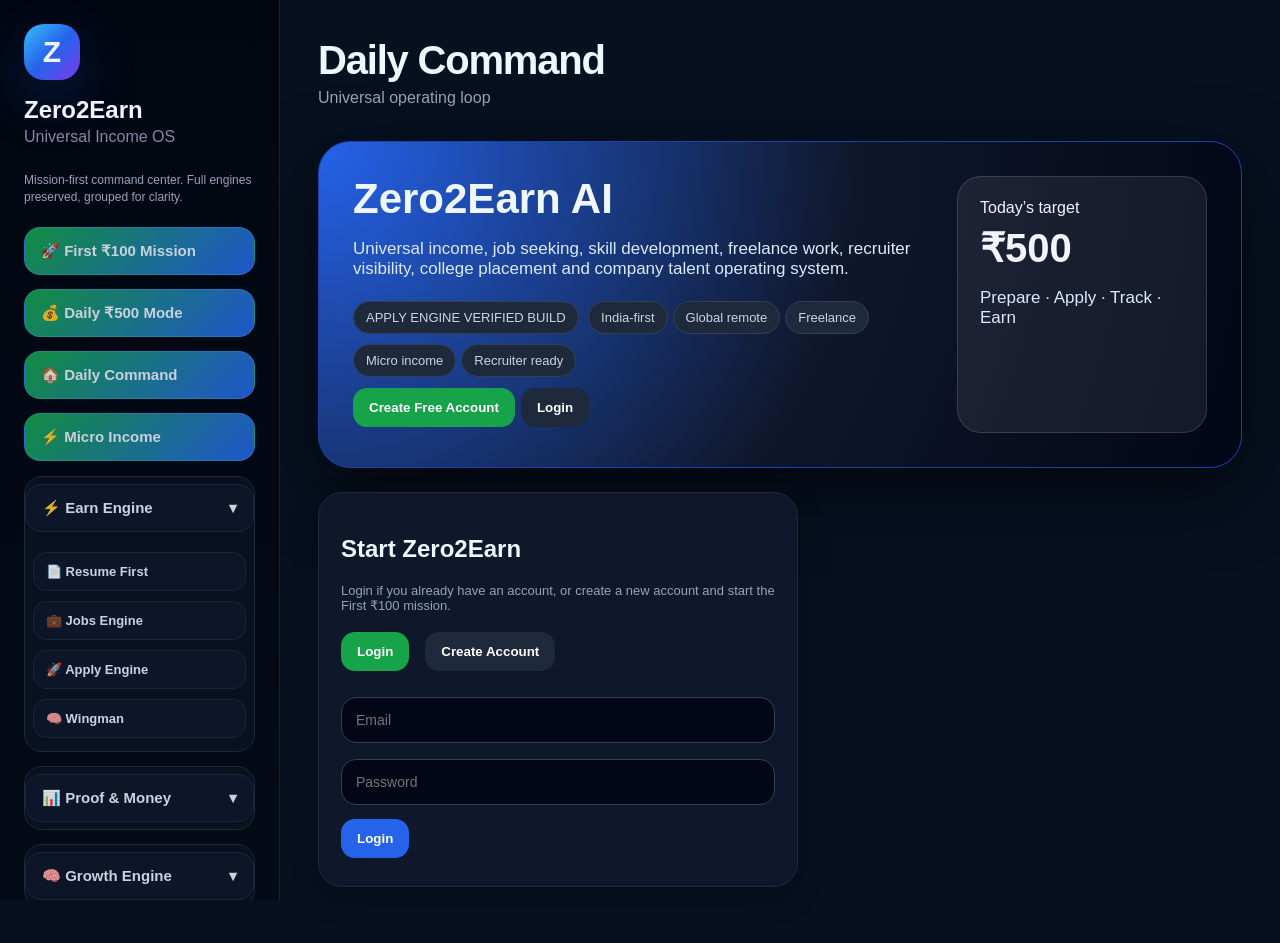
==== commit 2d321489: "Update app.html" ====
--- a/frontend/app.html
+++ b/frontend/app.html
@@ -399,6 +399,48 @@
 .z2e-intel-grid{display:grid;grid-template-columns:repeat(auto-fit,minmax(210px,1fr));gap:12px;margin:14px 0}
 .z2e-intel-box{background:#02061799;border:1px solid #334155;border-radius:18px;padding:14px}
 
+
+
+/* ===== Z2E MOBILE APP UPGRADE — NO FEATURE LOSS ===== */
+:root{--mobile-nav-h:74px;--mobile-safe-bottom:env(safe-area-inset-bottom,0px)}
+.z2e-mobile-bottom-nav,.z2e-mobile-more-sheet,.z2e-mobile-more-backdrop{display:none}
+@media(max-width:950px){
+  html{scroll-behavior:smooth}
+  body{padding-bottom:calc(var(--mobile-nav-h) + var(--mobile-safe-bottom) + 10px);overflow-x:hidden;background:#06101f!important}
+  .app{display:block!important;min-height:100vh!important}
+  .side{
+    display:none!important;
+  }
+  .main{padding:16px 14px calc(var(--mobile-nav-h) + 22px)!important;width:100%!important;max-width:100%!important}
+  .top{position:sticky;top:0;z-index:700;background:linear-gradient(180deg,#06101f 0%,rgba(6,16,31,.94) 86%,rgba(6,16,31,0));padding:12px 0 14px;margin-bottom:12px!important;backdrop-filter:blur(14px)}
+  .top h2{font-size:25px!important;line-height:1.05;margin:0!important}
+  .top p{font-size:13px!important;margin:4px 0 0!important}
+  .user{width:100%;min-width:0!important;margin-top:10px;padding:12px 14px!important;border-radius:18px!important}
+  .hero,.mission-hero-final{border-radius:26px!important;padding:22px!important;margin-bottom:16px!important;box-shadow:0 18px 50px #0008!important}
+  .hero h1{font-size:34px!important}.hero p{font-size:15px!important}
+  .mission-money{font-size:52px!important;letter-spacing:-.04em!important}
+  .mission-next{font-size:21px!important}
+  .panel,.card,.metric{border-radius:20px!important;padding:17px!important;margin-bottom:14px!important}
+  .jobs{grid-template-columns:1fr!important;gap:14px!important}
+  .grid,.grid2,.grid3,.grid4,.focus-grid,.mini-steps,.progress-path{grid-template-columns:1fr!important;gap:12px!important}
+  button,a.btn{min-height:44px;border-radius:14px!important}
+  input,textarea,select{font-size:16px!important;border-radius:14px!important}
+  .z2e-mobile-bottom-nav{
+    position:fixed;left:10px;right:10px;bottom:calc(8px + var(--mobile-safe-bottom));height:64px;display:grid!important;grid-template-columns:repeat(5,1fr);gap:6px;z-index:99999;
+    background:linear-gradient(135deg,rgba(15,23,42,.96),rgba(2,6,23,.98));border:1px solid #334155;border-radius:24px;padding:7px;box-shadow:0 18px 50px #000b,0 0 32px #2563eb22;backdrop-filter:blur(18px)
+  }
+  .z2e-mobile-bottom-nav button{margin:0!important;padding:6px 3px!important;min-height:48px!important;border:0!important;border-radius:17px!important;background:transparent!important;color:#9fb0c8!important;font-size:11px!important;text-align:center!important;font-weight:800!important;line-height:1.15;display:flex!important;flex-direction:column;align-items:center;justify-content:center;gap:2px;transform:none!important;opacity:1!important}
+  .z2e-mobile-bottom-nav button span{font-size:18px;line-height:1}
+  .z2e-mobile-bottom-nav button.active{background:linear-gradient(135deg,#16a34a,#2563eb)!important;color:white!important;box-shadow:0 8px 22px #2563eb44!important}
+  .z2e-mobile-more-backdrop{position:fixed;inset:0;background:rgba(0,0,0,.56);z-index:99990;backdrop-filter:blur(6px)}
+  .z2e-mobile-more-backdrop.open{display:block!important}
+  .z2e-mobile-more-sheet{position:fixed;left:10px;right:10px;bottom:calc(82px + var(--mobile-safe-bottom));z-index:99998;max-height:68vh;overflow:auto;background:linear-gradient(180deg,#0f172a,#020617);border:1px solid #334155;border-radius:28px;padding:16px;box-shadow:0 22px 70px #000d}
+  .z2e-mobile-more-sheet.open{display:block!important;animation:z2eSheetUp .18s ease-out}
+  @keyframes z2eSheetUp{from{transform:translateY(18px);opacity:.4}to{transform:translateY(0);opacity:1}}
+  .z2e-mobile-more-title{display:flex;justify-content:space-between;align-items:center;margin-bottom:12px}.z2e-mobile-more-title b{font-size:18px}.z2e-mobile-more-title button{background:#1e293b!important;margin:0!important;padding:8px 12px!important;min-height:36px!important}
+  .z2e-mobile-more-grid{display:grid;grid-template-columns:1fr 1fr;gap:10px}.z2e-mobile-more-grid button{margin:0!important;width:100%;text-align:left!important;background:#111c34!important;border:1px solid #334155!important;font-size:13px!important;min-height:48px!important}
+  .z2e-upgrade-sticky{bottom:calc(88px + var(--mobile-safe-bottom))!important;right:14px!important}
+}
 </style>
 </head>
 <body>
@@ -473,10 +515,9 @@
     </div>
 
     <div id="loginTab">
-      <input id="email" value="demo@zero2earn.ai" placeholder="Email">
-      <input id="password" type="password" value="demo123" placeholder="Password">
+   <input id="email" placeholder="Email">
+   <input id="password" type="password" placeholder="Password">
       <button onclick="login()">Login</button>
-      <p class="small">Demo: demo@zero2earn.ai / demo123</p>
     </div>
 
     <div id="signupTab" class="hidden">
@@ -2599,9 +2640,9 @@
 
 
 <script id="z2eNonInvasiveApiDebug">
-window.addEventListener("error", function(e){
-  console.error("Zero2Earn frontend error:", e.message, e.filename, e.lineno);
-});
+    window.addEventListener("error", function (e) {
+        console.error("Zero2Earn frontend error:", e.message, e.filename, e.lineno);
+    });
 </script>
 
 
@@ -2851,5 +2892,73 @@
 document.addEventListener("DOMContentLoaded",function(){setTimeout(z2eWrapTelegramIntelPages,700);});
 </script>
 
+
+
+<!-- ===== Z2E MOBILE APP NAV — ADDED, NO FEATURE REMOVAL ===== -->
+<div id="z2eMobileBackdrop" class="z2e-mobile-more-backdrop" onclick="z2eCloseMobileMore()"></div>
+<div id="z2eMobileMore" class="z2e-mobile-more-sheet">
+  <div class="z2e-mobile-more-title"><b>Zero2Earn Engines</b><button onclick="z2eCloseMobileMore()">Close</button></div>
+  <div class="z2e-mobile-more-grid">
+    <button onclick="z2eMobileGo('first100')">🚀 First ₹100</button>
+    <button onclick="z2eMobileGo('daily500')">💰 Daily ₹500</button>
+    <button onclick="z2eMobileGo('resume')">📄 Resume</button>
+    <button onclick="z2eMobileGo('jobs')">💼 Jobs</button>
+    <button onclick="z2eMobileGo('apply')">🚀 Apply</button>
+    <button onclick="z2eMobileGo('wingman')">🧠 Wingman</button>
+    <button onclick="z2eMobileGo('micro')">⚡ Micro</button>
+    <button onclick="z2eMobileGo('automation')">🤖 Automation</button>
+    <button onclick="z2eMobileGo('tracker')">📊 Tracker</button>
+    <button onclick="z2eMobileGo('earning')">💰 Income</button>
+    <button onclick="z2eMobileGo('skills')">🎓 Skills</button>
+    <button onclick="z2eMobileGo('booster')">🚀 Booster</button>
+    <button onclick="z2eMobileGo('talent')">👥 Talent</button>
+    <button onclick="z2eMobileGo('recruiter')">🏢 Recruiter</button>
+    <button onclick="z2eMobileGo('plans')">💎 Plans</button>
+  </div>
+</div>
+<nav class="z2e-mobile-bottom-nav" aria-label="Zero2Earn mobile navigation">
+  <button data-z2e-mobile="home" onclick="z2eMobileGo('home')"><span>🏠</span>Home</button>
+  <button data-z2e-mobile="jobs" onclick="z2eMobileGo('jobs')"><span>💼</span>Jobs</button>
+  <button data-z2e-mobile="micro" onclick="z2eMobileGo('micro')"><span>⚡</span>Earn</button>
+  <button data-z2e-mobile="tracker" onclick="z2eMobileGo('tracker')"><span>📊</span>Track</button>
+  <button data-z2e-mobile="more" onclick="z2eOpenMobileMore()"><span>☰</span>More</button>
+</nav>
+<script>
+(function(){
+  const oldShowPage = window.showPage;
+  window.showPage = function(id){
+    if(typeof oldShowPage === 'function') oldShowPage(id);
+    z2eSetMobileActive(id);
+    if(window.innerWidth <= 950){
+      setTimeout(function(){
+        const main = document.querySelector('.main');
+        if(main) main.scrollIntoView({behavior:'smooth', block:'start'});
+        window.scrollTo({top:0, behavior:'smooth'});
+      }, 120);
+    }
+  };
+})();
+function z2eSetMobileActive(id){
+  document.querySelectorAll('.z2e-mobile-bottom-nav button').forEach(function(btn){btn.classList.remove('active')});
+  const direct = document.querySelector('.z2e-mobile-bottom-nav button[data-z2e-mobile="'+id+'"]');
+  const more = document.querySelector('.z2e-mobile-bottom-nav button[data-z2e-mobile="more"]');
+  if(direct) direct.classList.add('active');
+  else if(more) more.classList.add('active');
+}
+function z2eMobileGo(id){
+  z2eCloseMobileMore();
+  if(typeof window.showPage === 'function') window.showPage(id);
+}
+function z2eOpenMobileMore(){
+  document.getElementById('z2eMobileMore')?.classList.add('open');
+  document.getElementById('z2eMobileBackdrop')?.classList.add('open');
+  z2eSetMobileActive('more');
+}
+function z2eCloseMobileMore(){
+  document.getElementById('z2eMobileMore')?.classList.remove('open');
+  document.getElementById('z2eMobileBackdrop')?.classList.remove('open');
+}
+document.addEventListener('DOMContentLoaded', function(){z2eSetMobileActive('home')});
+</script>
 </body>
 </html>
